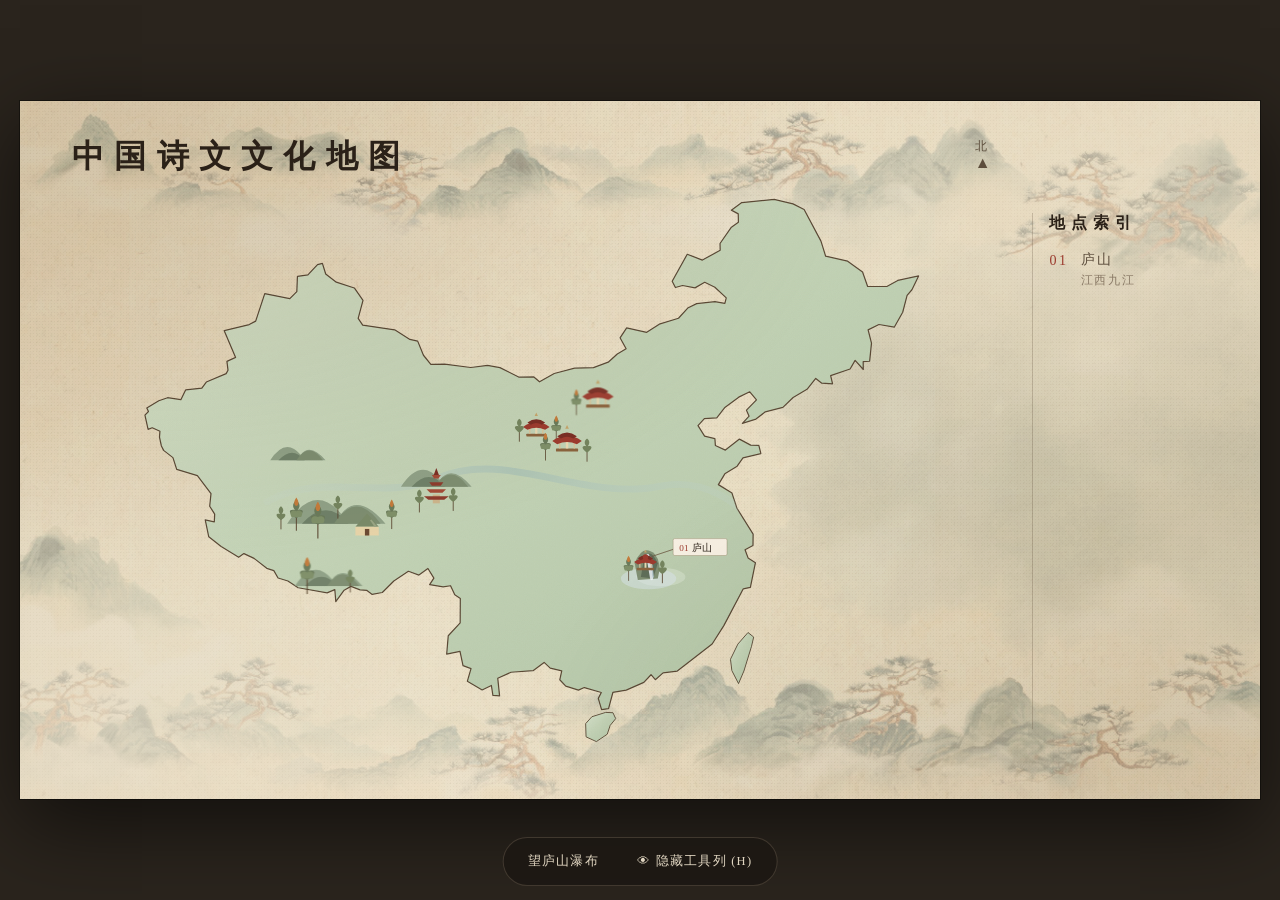
==== map.html @ f8a48ffe "feat: 增加诗文文化地图，并与望庐山瀑布诗页互跳 用示意轮廓标注庐山，诗页可返回地图；顺带收掉 README 里的原视频解析。  Co-authored-by: Cursor <cursorage" ====
<!DOCTYPE html>
<html lang="zh-CN">
<head>
<meta charset="UTF-8">
<meta name="viewport" content="width=device-width, initial-scale=1.0">
<link rel="icon" type="image/png" href="favicon.png">
<title>中国诗文文化地图</title>
<style>
:root {
  --ink:        #2b2118;
  --ink-light:  #5c4d3c;
  --ink-faint:  #8a7a66;
  --paper:      #ece2cd;
  --seal:       #9c3b2e;
  --gold:       #b08d4f;
  --line:       rgba(80, 62, 44, 0.22);
}
* { margin: 0; padding: 0; box-sizing: border-box; }
html, body {
  width: 100%;
  background: #2a241d;
  font-family: 'SimSun', '宋体', 'Songti SC', 'STSong', 'Noto Serif CJK SC', 'Noto Serif SC', serif;
  -webkit-font-smoothing: antialiased;
}
body {
  min-height: 100vh;
  display: flex; align-items: center; justify-content: center;
  padding: 20px;
  overflow-x: hidden;
}
.stage {
  position: relative;
  width: min(1600px, 100%, (100vh - 40px) * 16 / 9);
  aspect-ratio: 16 / 9;
  background: var(--paper);
  overflow: hidden;
  box-shadow: 0 24px 80px rgba(0,0,0,.6), 0 0 0 1px rgba(0,0,0,.4);
  background-image:
    radial-gradient(rgba(140,120,90,.09) 1px, transparent 1px),
    radial-gradient(rgba(160,140,110,.07) 1px, transparent 1px),
    linear-gradient(105deg, rgba(214,199,172,.5), rgba(236,226,205,.2) 40%, rgba(216,200,172,.45));
  background-size: 3px 3px, 7px 7px, 100% 100%;
}
.stage::before {
  content: ''; position: absolute; inset: 0; pointer-events: none; z-index: 6;
  background:
    radial-gradient(ellipse at 12% 8%,  rgba(150,120,80,.16), transparent 45%),
    radial-gradient(ellipse at 92% 96%, rgba(120,100,70,.14), transparent 40%);
  mix-blend-mode: multiply;
}
.art {
  position: absolute; inset: 0; z-index: 1;
  background-image: url('assets/map.jpeg');
  background-size: cover;
  background-position: center;
  opacity: 0;
  mix-blend-mode: multiply;
  pointer-events: none;
}
.mist {
  position: absolute; inset: 0; z-index: 2; pointer-events: none;
  background:
    radial-gradient(ellipse at 8% 90%, rgba(236,226,205,.55), transparent 34%),
    radial-gradient(ellipse at 92% 10%, rgba(236,226,205,.4), transparent 30%);
}

.header {
  position: absolute; top: 4.8%; left: 4.2%; z-index: 8;
}
.header h1 {
  font-size: clamp(22px, 2.5vw, 32px);
  font-weight: 700;
  letter-spacing: .32em;
  color: var(--ink);
}
.compass {
  position: absolute; top: 5.2%; right: 21%; z-index: 8;
  width: 34px; text-align: center; color: var(--ink-light);
}
.compass .n { font-size: 12px; letter-spacing: .2em; }
.compass .arrow { font-size: 16px; line-height: 1; }

.map-canvas {
  position: absolute;
  left: 2%; top: 10%;
  width: 78%; height: 86%;
  z-index: 5;
}
.map-canvas svg { width: 100%; height: 100%; display: block; overflow: visible; }

.spot {
  position: absolute;
  width: 0; height: 0;
  z-index: 9;
  text-decoration: none;
  color: inherit;
}
.spot .pin {
  position: absolute; left: 0; top: 0;
  width: 9px; height: 9px;
  transform: translate(-50%, -50%);
  border-radius: 50%;
  background: var(--seal);
  box-shadow: 0 0 0 4px rgba(156,59,46,.14);
}
.spot .tag {
  position: absolute;
  left: 0; top: 0;
  transform: translate(-8px, -18px);
  display: flex; align-items: center; gap: 7px;
  padding: 5px 12px 5px 10px;
  white-space: nowrap;
  background: #f6efe2;
  border: 1px solid rgba(120,96,64,.38);
  border-radius: 3px;
  color: var(--ink);
  font-size: clamp(13px, 1.15vw, 16px);
  letter-spacing: .14em;
  box-shadow: 0 2px 10px rgba(80,62,44,.1);
}
.spot .tag b { color: var(--seal); font-weight: 700; letter-spacing: 0; font-size: .9em; }
.spot:hover .tag { border-color: var(--seal); color: var(--seal); }

.index {
  position: absolute; top: 16%; right: 3.4%; bottom: 10%;
  width: 15%; z-index: 8;
  border-left: 1px solid var(--line);
  padding-left: 1.3vw;
}
.index h2 {
  font-size: clamp(14px, 1.25vw, 17px);
  font-weight: 700;
  letter-spacing: .36em;
  color: var(--ink);
  margin-bottom: 16px;
}
.index a {
  display: flex; align-items: flex-start; gap: 10px;
  font-size: clamp(13px, 1.1vw, 15px);
  color: var(--ink-light);
  letter-spacing: .18em;
  text-decoration: none;
}
.index a em { font-style: normal; color: var(--seal); min-width: 1.5em; padding-top: 2px; }
.index .place { display: flex; flex-direction: column; gap: 4px; }
.index .place small {
  font-size: .82em;
  letter-spacing: .16em;
  color: var(--ink-faint);
}
.index a:hover, .index a:hover small { color: var(--seal); }

.toolbar {
  position: fixed; bottom: 14px; left: 50%; transform: translateX(-50%);
  z-index: 100;
  display: flex; gap: 8px;
  background: rgba(28,24,19,.86);
  border: 1px solid rgba(190,170,140,.22);
  border-radius: 999px;
  padding: 7px 9px;
}
.toolbar.hide { opacity: 0; pointer-events: none; }
.toolbar a, .toolbar button {
  font-family: inherit;
  font-size: 12.5px; letter-spacing: .1em;
  color: #e0d5c0;
  background: transparent;
  border: none; border-radius: 999px;
  padding: 8px 15px;
  cursor: pointer;
  text-decoration: none;
  white-space: nowrap;
}
.toolbar a:hover, .toolbar button:hover { background: rgba(190,160,110,.20); color: #fff; }

@media (max-width: 900px) {
  html, body { padding: 0; align-items: flex-start; }
  body { min-height: 100dvh; }
  .stage {
    width: 100%;
    aspect-ratio: auto;
    min-height: 100dvh;
    overflow: visible;
    box-shadow: none;
  }
  .header {
    position: relative; top: auto; left: auto;
    padding: calc(18px + env(safe-area-inset-top, 0px)) 20px 6px;
  }
  .header h1 {
    font-size: clamp(20px, 5.5vw, 26px);
    letter-spacing: .16em;
    line-height: 1.45;
  }
  .compass { display: none; }
  .map-canvas {
    position: relative; left: auto; top: auto;
    width: calc(100% - 12px);
    height: auto;
    aspect-ratio: 1100 / 780;
    margin: 4px auto 0;
  }
  .index {
    position: relative; top: auto; right: auto; bottom: auto;
    width: auto;
    margin: 10px 16px calc(88px + env(safe-area-inset-bottom, 0px));
    padding: 14px 16px 12px;
    border-left: 0;
    border: 1px solid var(--line);
    background: rgba(244,239,228,.55);
  }
  .index h2 { font-size: 15px; letter-spacing: .28em; margin-bottom: 10px; }
  .index a { font-size: 16px; padding: 6px 0; min-height: 44px; align-items: center; }

  .toolbar {
    left: auto;
    right: 14px;
    bottom: calc(14px + env(safe-area-inset-bottom, 0px));
    transform: none;
    padding: 0;
    width: 46px; height: 46px;
    border-radius: 50%;
    overflow: hidden;
    justify-content: center;
    align-items: center;
    gap: 0;
  }
  .toolbar.open {
    width: auto; height: auto;
    border-radius: 999px;
    padding: 7px 10px;
    gap: 4px;
    max-width: calc(100vw - 24px);
    flex-wrap: wrap;
    justify-content: flex-end;
  }
  .toolbar a, .toolbar button { font-size: 12px; padding: 8px 12px; }
  .toolbar:not(.open) button,
  .toolbar:not(.open) a { display: none; }
  .toolbar:not(.open) button#btnHide {
    display: block; padding: 0; width: 46px; height: 46px;
    border-radius: 50%; font-size: 0; line-height: 1;
  }
  .toolbar:not(.open) button#btnHide::after { content: '⚙'; font-size: 19px; }
  .toolbar.open button#btnHide { font-size: 12px; }
  .toolbar.open #btnHide { order: 99; }
}

@media (max-width: 480px) {
  .header h1 { letter-spacing: .1em; }
  .map-canvas { width: 100%; }
}
</style>
</head>
<body>
<div class="stage" id="stage">
  <div class="art"></div>
  <div class="mist"></div>

  <header class="header">
    <h1>中国诗文文化地图</h1>
  </header>
  <div class="compass" aria-hidden="true"><div class="n">北</div><div class="arrow">▲</div></div>

  <div class="map-canvas" id="mapCanvas">
    <svg viewBox="0 0 1100 780" role="img" aria-label="中国诗文地理示意">
      <defs>
        <linearGradient id="landFill" x1="0" y1="0" x2="1" y2="1">
          <stop offset="0%" stop-color="#d8e4ce"/>
          <stop offset="42%" stop-color="#c5d4b8"/>
          <stop offset="100%" stop-color="#b3c6a8"/>
        </linearGradient>
        <linearGradient id="river" x1="0" y1="0" x2="1" y2="0">
          <stop offset="0%" stop-color="#c5d6cf" stop-opacity=".15"/>
          <stop offset="50%" stop-color="#9eb9b4" stop-opacity=".55"/>
          <stop offset="100%" stop-color="#c5d6cf" stop-opacity=".15"/>
        </linearGradient>
        <filter id="mottle" x="-2%" y="-2%" width="104%" height="104%">
          <feTurbulence type="fractalNoise" baseFrequency=".85" numOctaves="2" result="n"/>
          <feColorMatrix in="n" type="matrix"
            values="0 0 0 0 .72  0 0 0 0 .76  0 0 0 0 .64  0 0 0 .16 0" result="g"/>
          <feBlend in="SourceGraphic" in2="g" mode="multiply"/>
        </filter>
        <filter id="softInk">
          <feGaussianBlur stdDeviation=".35"/>
        </filter>
        <clipPath id="landClip">
          <path d="M 936.3 110.8 L 964.9 117.2 L 984.3 131.4 L 990.9 150.2 L 1015.8 150.2 L 1030.0 142.3 L 1057.2 136.4 L 1048.5 154.4 L 1042.2 161.8 L 1036.5 183.7 L 1025.5 203.1 L 1005.6 199.6 L 991.5 206.6 L 995.9 223.8 L 993.5 247.4 L 985.1 247.9 L 985.2 258.1 L 974.6 246.3 L 968.1 257.5 L 942.8 266.1 L 945.3 276.7 L 931.2 275.9 L 923.4 269.7 L 912.1 283.9 L 894.0 294.6 L 880.7 307.4 L 857.8 313.2 L 845.7 322.6 L 828.0 328.1 L 836.7 318.8 L 833.3 311.0 L 846.3 297.6 L 837.6 287.1 L 823.3 294.1 L 804.8 308.0 L 794.7 321.0 L 778.6 321.9 L 770.3 331.2 L 778.9 344.8 L 792.3 348.1 L 792.9 357.0 L 805.9 362.9 L 824.2 348.6 L 838.8 356.4 L 849.4 356.9 L 852.1 367.4 L 828.8 373.0 L 821.2 383.8 L 805.2 393.8 L 796.8 407.8 L 814.5 418.8 L 820.9 438.5 L 842.0 472.2 L 841.8 487.0 L 831.5 492.5 L 835.4 503.1 L 845.0 509.3 L 838.4 541.5 L 829.2 543.3 L 803.9 591.2 L 788.7 615.1 L 743.4 650.3 L 724.9 652.6 L 714.8 661.5 L 709.2 655.0 L 699.9 665.0 L 677.0 675.0 L 659.6 678.1 L 654.0 699.2 L 644.9 700.4 L 640.6 685.8 L 644.5 678.1 L 622.5 671.7 L 614.8 675.0 L 598.3 669.8 L 590.5 661.6 L 593.1 650.1 L 578.1 646.5 L 570.2 639.0 L 556.2 649.6 L 527.2 651.8 L 509.9 659.6 L 512.3 682.5 L 503.6 682.0 L 501.6 669.0 L 489.6 674.8 L 470.3 663.6 L 475.1 647.0 L 464.7 643.1 L 460.8 624.7 L 443.5 628.1 L 445.5 604.3 L 461.0 587.6 L 461.2 555.8 L 454.0 551.1 L 448.5 539.3 L 438.9 540.8 L 421.3 537.8 L 426.8 529.4 L 419.1 516.9 L 407.4 525.4 L 393.7 520.5 L 374.8 533.2 L 359.8 548.1 L 346.6 550.6 L 339.4 545.2 L 330.8 544.7 L 319.0 540.1 L 310.2 545.1 L 299.3 560.0 L 298.0 544.3 L 288.0 548.5 L 250.3 541.9 L 237.0 533.1 L 224.2 529.2 L 218.7 519.6 L 209.5 516.7 L 193.0 503.7 L 179.8 497.5 L 173.0 502.3 L 150.2 488.3 L 134.1 475.7 L 129.5 453.6 L 141.3 456.3 L 141.8 446.1 L 135.3 435.9 L 137.0 419.6 L 119.3 396.1 L 92.4 388.0 L 87.5 372.7 L 75.4 363.3 L 72.5 357.6 L 70.0 346.2 L 70.6 338.4 L 60.6 333.9 L 55.2 335.9 L 51.1 317.4 L 55.7 312.8 L 53.5 308.1 L 69.1 298.7 L 80.5 294.8 L 97.8 297.4 L 104.0 284.7 L 125.1 282.3 L 130.9 274.4 L 156.7 263.5 L 159.1 259.0 L 157.7 247.6 L 169.0 242.4 L 154.2 207.6 L 186.7 199.7 L 195.1 195.2 L 206.9 159.4 L 239.5 166.0 L 248.6 156.9 L 249.4 136.9 L 263.0 135.0 L 275.5 121.7 L 281.9 120.1 L 286.2 134.0 L 300.0 144.6 L 323.4 152.1 L 334.7 168.2 L 328.4 191.6 L 334.3 200.3 L 375.9 206.5 L 395.7 219.0 L 405.8 221.2 L 413.3 239.6 L 422.9 251.5 L 441.0 251.0 L 474.8 255.5 L 496.6 252.7 L 512.8 255.7 L 537.1 267.9 L 556.9 267.8 L 564.2 274.1 L 583.3 263.3 L 609.8 256.4 L 634.3 255.6 L 653.5 248.6 L 665.3 237.9 L 676.8 231.1 L 668.9 216.9 L 677.5 204.0 L 703.6 209.8 L 719.9 199.2 L 744.9 191.5 L 756.9 178.2 L 768.5 172.5 L 792.3 169.9 L 805.2 172.1 L 807.0 165.0 L 792.2 151.1 L 779.0 144.7 L 766.4 152.0 L 750.2 148.9 L 740.9 151.5 L 736.7 143.3 L 756.3 108.2 L 776.0 115.8 L 799.1 103.1 L 798.9 94.3 L 813.7 73.1 L 822.8 66.7 L 822.6 55.7 L 813.6 50.9 L 827.2 41.0 L 869.3 36.8 L 893.9 42.8 L 908.3 50.1 L 930.2 91.2 Z"/>
        </clipPath>
        <g id="pine">
          <path d="M0 22 L0 -2" stroke="#5a4630" stroke-width="1.4" fill="none"/>
          <path d="M0 4 C-11 -2 -13 -10 -2 -8 C-9 -16 0 -22 0 -22 C0 -22 9 -16 2 -8 C13 -10 11 -2 0 4Z" fill="#6a7a5a"/>
          <path d="M-7 2 C-12 -6 -4 -9 0 -6 C4 -9 12 -6 7 2Z" fill="#7e8f68"/>
          <path d="M-1 -14 C-6 -18 0 -26 0 -26 C0 -26 6 -18 1 -14Z" fill="#c47a3a"/>
        </g>
        <g id="pineSmall">
          <path d="M0 14 L0 0" stroke="#5a4630" stroke-width="1.1" fill="none"/>
          <path d="M0 2 C-7 -2 -8 -8 -1 -6 C-6 -12 0 -16 0 -16 C0 -16 6 -12 1 -6 C8 -8 7 -2 0 2Z" fill="#74845e"/>
        </g>
        <g id="pagoda">
          <rect x="-4" y="18" width="8" height="10" fill="#cbb48a"/>
          <path d="M-14 20 L14 20 L9 24 L-9 24Z" fill="#8d3b2c"/>
          <path d="M-11 12 L11 12 L7 16 L-7 16Z" fill="#a34a36"/>
          <path d="M-8 4 L8 4 L5 8 L-5 8Z" fill="#8d3b2c"/>
          <path d="M-5 -4 L5 -4 L2.5 0 L-2.5 0Z" fill="#a34a36"/>
          <path d="M0 -12 L3 -4 L-3 -4Z" fill="#7a2f24"/>
        </g>
        <g id="pavilion">
          <rect x="-18" y="16" width="36" height="5" rx="1" fill="#8a623c"/>
          <rect x="-13" y="2" width="2.4" height="14" fill="#d7c39a"/>
          <rect x="10.6" y="2" width="2.4" height="14" fill="#d7c39a"/>
          <rect x="-2" y="2" width="4" height="14" fill="#e8d7b0"/>
          <path d="M-24 4 Q0 -14 24 4 L16 9 Q0 2 -16 9Z" fill="#9c3b2e"/>
          <path d="M-16 -4 Q0 -16 16 -4 L10 0 Q0 -6 -10 0Z" fill="#7a2e24"/>
          <path d="M-3 -16 L0 -22 L3 -16Z" fill="#c4a36a"/>
        </g>
        <g id="cottage">
          <path d="M-16 8 L0 -10 L16 8 Z" fill="#7a8a68"/>
          <path d="M-16 8 L16 8 L16 20 L-16 20Z" fill="#e6d3a8"/>
          <rect x="-3" y="11" width="6" height="9" fill="#6b4a32"/>
          <path d="M6 -2 L14 8 L10 8 L4 -1Z" fill="#9aa484"/>
        </g>
        <g id="hills">
          <path d="M-40 18 Q-18 -16 4 10 Q18 -8 40 18 Z" fill="#8fa086"/>
          <path d="M-28 18 Q-8 -4 10 18 Z" fill="#6f8068"/>
          <path d="M-2 18 Q16 -10 36 18 Z" fill="#7d8d70"/>
        </g>
      </defs>

      <!-- 陆块 -->
      <g filter="url(#mottle)">
        <path class="land" fill="url(#landFill)" stroke="#5c4a36" stroke-width="1.6" stroke-linejoin="round"
          d="M 936.3 110.8 L 964.9 117.2 L 984.3 131.4 L 990.9 150.2 L 1015.8 150.2 L 1030.0 142.3 L 1057.2 136.4 L 1048.5 154.4 L 1042.2 161.8 L 1036.5 183.7 L 1025.5 203.1 L 1005.6 199.6 L 991.5 206.6 L 995.9 223.8 L 993.5 247.4 L 985.1 247.9 L 985.2 258.1 L 974.6 246.3 L 968.1 257.5 L 942.8 266.1 L 945.3 276.7 L 931.2 275.9 L 923.4 269.7 L 912.1 283.9 L 894.0 294.6 L 880.7 307.4 L 857.8 313.2 L 845.7 322.6 L 828.0 328.1 L 836.7 318.8 L 833.3 311.0 L 846.3 297.6 L 837.6 287.1 L 823.3 294.1 L 804.8 308.0 L 794.7 321.0 L 778.6 321.9 L 770.3 331.2 L 778.9 344.8 L 792.3 348.1 L 792.9 357.0 L 805.9 362.9 L 824.2 348.6 L 838.8 356.4 L 849.4 356.9 L 852.1 367.4 L 828.8 373.0 L 821.2 383.8 L 805.2 393.8 L 796.8 407.8 L 814.5 418.8 L 820.9 438.5 L 842.0 472.2 L 841.8 487.0 L 831.5 492.5 L 835.4 503.1 L 845.0 509.3 L 838.4 541.5 L 829.2 543.3 L 803.9 591.2 L 788.7 615.1 L 743.4 650.3 L 724.9 652.6 L 714.8 661.5 L 709.2 655.0 L 699.9 665.0 L 677.0 675.0 L 659.6 678.1 L 654.0 699.2 L 644.9 700.4 L 640.6 685.8 L 644.5 678.1 L 622.5 671.7 L 614.8 675.0 L 598.3 669.8 L 590.5 661.6 L 593.1 650.1 L 578.1 646.5 L 570.2 639.0 L 556.2 649.6 L 527.2 651.8 L 509.9 659.6 L 512.3 682.5 L 503.6 682.0 L 501.6 669.0 L 489.6 674.8 L 470.3 663.6 L 475.1 647.0 L 464.7 643.1 L 460.8 624.7 L 443.5 628.1 L 445.5 604.3 L 461.0 587.6 L 461.2 555.8 L 454.0 551.1 L 448.5 539.3 L 438.9 540.8 L 421.3 537.8 L 426.8 529.4 L 419.1 516.9 L 407.4 525.4 L 393.7 520.5 L 374.8 533.2 L 359.8 548.1 L 346.6 550.6 L 339.4 545.2 L 330.8 544.7 L 319.0 540.1 L 310.2 545.1 L 299.3 560.0 L 298.0 544.3 L 288.0 548.5 L 250.3 541.9 L 237.0 533.1 L 224.2 529.2 L 218.7 519.6 L 209.5 516.7 L 193.0 503.7 L 179.8 497.5 L 173.0 502.3 L 150.2 488.3 L 134.1 475.7 L 129.5 453.6 L 141.3 456.3 L 141.8 446.1 L 135.3 435.9 L 137.0 419.6 L 119.3 396.1 L 92.4 388.0 L 87.5 372.7 L 75.4 363.3 L 72.5 357.6 L 70.0 346.2 L 70.6 338.4 L 60.6 333.9 L 55.2 335.9 L 51.1 317.4 L 55.7 312.8 L 53.5 308.1 L 69.1 298.7 L 80.5 294.8 L 97.8 297.4 L 104.0 284.7 L 125.1 282.3 L 130.9 274.4 L 156.7 263.5 L 159.1 259.0 L 157.7 247.6 L 169.0 242.4 L 154.2 207.6 L 186.7 199.7 L 195.1 195.2 L 206.9 159.4 L 239.5 166.0 L 248.6 156.9 L 249.4 136.9 L 263.0 135.0 L 275.5 121.7 L 281.9 120.1 L 286.2 134.0 L 300.0 144.6 L 323.4 152.1 L 334.7 168.2 L 328.4 191.6 L 334.3 200.3 L 375.9 206.5 L 395.7 219.0 L 405.8 221.2 L 413.3 239.6 L 422.9 251.5 L 441.0 251.0 L 474.8 255.5 L 496.6 252.7 L 512.8 255.7 L 537.1 267.9 L 556.9 267.8 L 564.2 274.1 L 583.3 263.3 L 609.8 256.4 L 634.3 255.6 L 653.5 248.6 L 665.3 237.9 L 676.8 231.1 L 668.9 216.9 L 677.5 204.0 L 703.6 209.8 L 719.9 199.2 L 744.9 191.5 L 756.9 178.2 L 768.5 172.5 L 792.3 169.9 L 805.2 172.1 L 807.0 165.0 L 792.2 151.1 L 779.0 144.7 L 766.4 152.0 L 750.2 148.9 L 740.9 151.5 L 736.7 143.3 L 756.3 108.2 L 776.0 115.8 L 799.1 103.1 L 798.9 94.3 L 813.7 73.1 L 822.8 66.7 L 822.6 55.7 L 813.6 50.9 L 827.2 41.0 L 869.3 36.8 L 893.9 42.8 L 908.3 50.1 L 930.2 91.2 Z"/>
        <path fill="url(#landFill)" stroke="#5c4a36" stroke-width="1.2" stroke-linejoin="round"
          d="M 652.3 732.4 L 638.1 742.0 L 624.7 735.8 L 624.2 718.6 L 632.3 709.6 L 650.2 704.0 L 659.7 704.4 L 663.3 712.1 L 656.1 720.9 Z"/>
        <path fill="url(#landFill)" stroke="#5c4a36" stroke-width="1.2" stroke-linejoin="round"
          d="M 839.9 618.1 L 830.0 650.2 L 823.0 666.6 L 814.3 649.7 L 812.5 634.9 L 822.1 615.2 L 835.3 600.1 L 842.7 606.0 Z"/>
      </g>

      <!-- 陆内山水（无标注，只为画意） -->
      <g clip-path="url(#landClip)">
        <path d="M210 430 C280 390, 360 430, 430 400 C520 360, 620 430, 720 410 C780 398, 820 430, 860 470"
          fill="none" stroke="url(#river)" stroke-width="9" stroke-linecap="round"/>
        <use href="#hills" transform="translate(300 430) scale(1.6)"/>
        <use href="#hills" transform="translate(430 390) scale(1.15)"/>
        <use href="#hills" transform="translate(250 360) scale(.9)"/>
        <use href="#pine" transform="translate(248 448) scale(.9)"/>
        <use href="#pine" transform="translate(276 456)"/>
        <use href="#pineSmall" transform="translate(228 452)"/>
        <use href="#pineSmall" transform="translate(302 438)"/>
        <use href="#cottage" transform="translate(340 455) scale(.95)"/>
        <use href="#pine" transform="translate(372 448) scale(.8)"/>
        <use href="#pagoda" transform="translate(430 400) scale(1.15)"/>
        <use href="#pineSmall" transform="translate(452 428)"/>
        <use href="#pineSmall" transform="translate(408 430)"/>
        <use href="#pavilion" transform="translate(560 330) scale(.72)"/>
        <use href="#pineSmall" transform="translate(538 338)"/>
        <use href="#pine" transform="translate(586 336) scale(.7)"/>
        <use href="#pavilion" transform="translate(600 348) scale(.8)"/>
        <use href="#pine" transform="translate(572 360) scale(.75)"/>
        <use href="#pineSmall" transform="translate(626 364)"/>
        <ellipse cx="722" cy="528" rx="32" ry="12" fill="#dfe8d6" opacity=".4"/>
      </g>

      <!-- 陆缘点景：只保留不与陆内重复的一组 -->
      <g opacity=".96">
        <use href="#pavilion" transform="translate(640 290) scale(.85)"/>
        <use href="#pine" transform="translate(612 302) scale(.7)"/>
        <use href="#hills" transform="translate(290 520) scale(1.1)"/>
        <use href="#pine" transform="translate(262 528)"/>
        <use href="#pineSmall" transform="translate(318 534)"/>
      </g>

      <!-- 庐山：长江南岸、江西北部（贴着江流，不靠东南沿海） -->
      <a href="index.html">
        <g transform="translate(702 502)" font-family="'SimSun','宋体','Songti SC',serif">
          <rect x="-48" y="-56" width="168" height="110" fill="transparent"/>
          <ellipse cx="4" cy="28" rx="36" ry="14" fill="#d9e4ef" opacity=".45"/>
          <path d="M-14 8 Q-4 -18 12 -4 Q22 8 16 28 L-10 30 Z" fill="#7f8f72"/>
          <path d="M-2 2 Q6 -14 16 8 L10 28 L-6 26 Z" fill="#5e6d58"/>
          <path d="M3 -2 L8 28" stroke="#eef4f8" stroke-width="4" stroke-linecap="round" opacity=".85"/>
          <path d="M7 0 L10 26" stroke="#c5d8e2" stroke-width="1.8" stroke-linecap="round" opacity=".8"/>
          <use href="#pavilion" transform="translate(0 4) scale(.62)"/>
          <use href="#pine" transform="translate(-22 16) scale(.68)"/>
          <use href="#pineSmall" transform="translate(22 20)"/>
          <circle cx="0" cy="0" r="3.6" fill="#9c3b2e"/>
          <line x1="6" y1="0" x2="36" y2="-10" stroke="#6a5640" stroke-width="1.05"/>
          <rect x="36" y="-24" width="70" height="22" rx="2" fill="#f6efe2" stroke="rgba(120,96,64,.38)"/>
          <text x="44" y="-8" font-size="12" fill="#9c3b2e">01</text>
          <text x="60" y="-8" font-size="13" fill="#2b2118">庐山</text>
        </g>
      </a>
    </svg>
  </div>

  <aside class="index">
    <h2>地点索引</h2>
    <a href="index.html">
      <em>01</em>
      <span class="place">庐山<small>江西九江</small></span>
    </a>
  </aside>
</div>

<div class="toolbar" id="toolbar">
  <a href="index.html">望庐山瀑布</a>
  <button id="btnHide" type="button">👁 隐藏工具列 (H)</button>
</div>

<script>
const toolbar = document.getElementById('toolbar');
const isMobile = () => window.matchMedia('(max-width: 900px)').matches;

document.getElementById('btnHide').addEventListener('click', () => {
  if (isMobile()) toolbar.classList.toggle('open');
  else toolbar.classList.add('hide');
});
document.addEventListener('keydown', e => {
  const k = e.key.toLowerCase();
  if (k === 'h') toolbar.classList.toggle('hide');
  if (k === 'escape') toolbar.classList.remove('open');
});
document.addEventListener('pointerdown', e => {
  if (!isMobile() || !toolbar.classList.contains('open')) return;
  if (!toolbar.contains(e.target)) toolbar.classList.remove('open');
});
window.addEventListener('resize', () => {
  toolbar.classList.toggle('hide', false);
  toolbar.classList.toggle('open', false);
});

const art = document.querySelector('.art');
const probe = new Image();
probe.onload = () => { art.style.opacity = '.42'; };
probe.src = 'assets/map.jpeg';
</script>
</body>
</html>
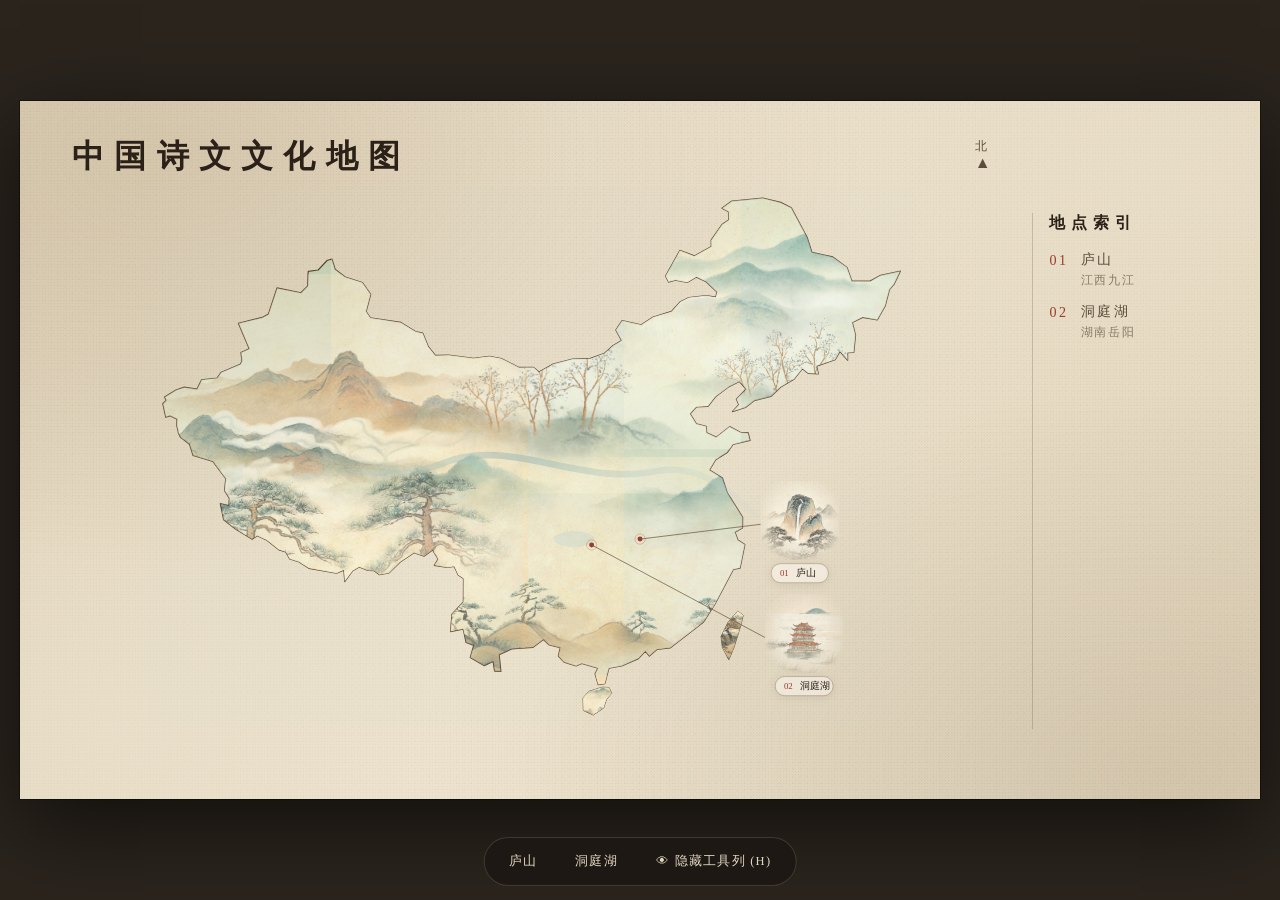
==== commit 2b53ec13: "feat: 目录驱动诗页与地图，补洞庭点位和水墨陆块 把诗从单页拆成 catalog + 模板，地图用出图山水铺满陆块，并加上洞庭湖引线标注。  Co-authored-by: Cursor <cur" ====
--- a/map.html
+++ b/map.html
@@ -5,252 +5,7 @@
 <meta name="viewport" content="width=device-width, initial-scale=1.0">
 <link rel="icon" type="image/png" href="favicon.png">
 <title>中国诗文文化地图</title>
-<style>
-:root {
-  --ink:        #2b2118;
-  --ink-light:  #5c4d3c;
-  --ink-faint:  #8a7a66;
-  --paper:      #ece2cd;
-  --seal:       #9c3b2e;
-  --gold:       #b08d4f;
-  --line:       rgba(80, 62, 44, 0.22);
-}
-* { margin: 0; padding: 0; box-sizing: border-box; }
-html, body {
-  width: 100%;
-  background: #2a241d;
-  font-family: 'SimSun', '宋体', 'Songti SC', 'STSong', 'Noto Serif CJK SC', 'Noto Serif SC', serif;
-  -webkit-font-smoothing: antialiased;
-}
-body {
-  min-height: 100vh;
-  display: flex; align-items: center; justify-content: center;
-  padding: 20px;
-  overflow-x: hidden;
-}
-.stage {
-  position: relative;
-  width: min(1600px, 100%, (100vh - 40px) * 16 / 9);
-  aspect-ratio: 16 / 9;
-  background: var(--paper);
-  overflow: hidden;
-  box-shadow: 0 24px 80px rgba(0,0,0,.6), 0 0 0 1px rgba(0,0,0,.4);
-  background-image:
-    radial-gradient(rgba(140,120,90,.09) 1px, transparent 1px),
-    radial-gradient(rgba(160,140,110,.07) 1px, transparent 1px),
-    linear-gradient(105deg, rgba(214,199,172,.5), rgba(236,226,205,.2) 40%, rgba(216,200,172,.45));
-  background-size: 3px 3px, 7px 7px, 100% 100%;
-}
-.stage::before {
-  content: ''; position: absolute; inset: 0; pointer-events: none; z-index: 6;
-  background:
-    radial-gradient(ellipse at 12% 8%,  rgba(150,120,80,.16), transparent 45%),
-    radial-gradient(ellipse at 92% 96%, rgba(120,100,70,.14), transparent 40%);
-  mix-blend-mode: multiply;
-}
-.art {
-  position: absolute; inset: 0; z-index: 1;
-  background-image: url('assets/map.jpeg');
-  background-size: cover;
-  background-position: center;
-  opacity: 0;
-  mix-blend-mode: multiply;
-  pointer-events: none;
-}
-.mist {
-  position: absolute; inset: 0; z-index: 2; pointer-events: none;
-  background:
-    radial-gradient(ellipse at 8% 90%, rgba(236,226,205,.55), transparent 34%),
-    radial-gradient(ellipse at 92% 10%, rgba(236,226,205,.4), transparent 30%);
-}
-
-.header {
-  position: absolute; top: 4.8%; left: 4.2%; z-index: 8;
-}
-.header h1 {
-  font-size: clamp(22px, 2.5vw, 32px);
-  font-weight: 700;
-  letter-spacing: .32em;
-  color: var(--ink);
-}
-.compass {
-  position: absolute; top: 5.2%; right: 21%; z-index: 8;
-  width: 34px; text-align: center; color: var(--ink-light);
-}
-.compass .n { font-size: 12px; letter-spacing: .2em; }
-.compass .arrow { font-size: 16px; line-height: 1; }
-
-.map-canvas {
-  position: absolute;
-  left: 2%; top: 10%;
-  width: 78%; height: 86%;
-  z-index: 5;
-}
-.map-canvas svg { width: 100%; height: 100%; display: block; overflow: visible; }
-
-.spot {
-  position: absolute;
-  width: 0; height: 0;
-  z-index: 9;
-  text-decoration: none;
-  color: inherit;
-}
-.spot .pin {
-  position: absolute; left: 0; top: 0;
-  width: 9px; height: 9px;
-  transform: translate(-50%, -50%);
-  border-radius: 50%;
-  background: var(--seal);
-  box-shadow: 0 0 0 4px rgba(156,59,46,.14);
-}
-.spot .tag {
-  position: absolute;
-  left: 0; top: 0;
-  transform: translate(-8px, -18px);
-  display: flex; align-items: center; gap: 7px;
-  padding: 5px 12px 5px 10px;
-  white-space: nowrap;
-  background: #f6efe2;
-  border: 1px solid rgba(120,96,64,.38);
-  border-radius: 3px;
-  color: var(--ink);
-  font-size: clamp(13px, 1.15vw, 16px);
-  letter-spacing: .14em;
-  box-shadow: 0 2px 10px rgba(80,62,44,.1);
-}
-.spot .tag b { color: var(--seal); font-weight: 700; letter-spacing: 0; font-size: .9em; }
-.spot:hover .tag { border-color: var(--seal); color: var(--seal); }
-
-.index {
-  position: absolute; top: 16%; right: 3.4%; bottom: 10%;
-  width: 15%; z-index: 8;
-  border-left: 1px solid var(--line);
-  padding-left: 1.3vw;
-}
-.index h2 {
-  font-size: clamp(14px, 1.25vw, 17px);
-  font-weight: 700;
-  letter-spacing: .36em;
-  color: var(--ink);
-  margin-bottom: 16px;
-}
-.index a {
-  display: flex; align-items: flex-start; gap: 10px;
-  font-size: clamp(13px, 1.1vw, 15px);
-  color: var(--ink-light);
-  letter-spacing: .18em;
-  text-decoration: none;
-}
-.index a em { font-style: normal; color: var(--seal); min-width: 1.5em; padding-top: 2px; }
-.index .place { display: flex; flex-direction: column; gap: 4px; }
-.index .place small {
-  font-size: .82em;
-  letter-spacing: .16em;
-  color: var(--ink-faint);
-}
-.index a:hover, .index a:hover small { color: var(--seal); }
-
-.toolbar {
-  position: fixed; bottom: 14px; left: 50%; transform: translateX(-50%);
-  z-index: 100;
-  display: flex; gap: 8px;
-  background: rgba(28,24,19,.86);
-  border: 1px solid rgba(190,170,140,.22);
-  border-radius: 999px;
-  padding: 7px 9px;
-}
-.toolbar.hide { opacity: 0; pointer-events: none; }
-.toolbar a, .toolbar button {
-  font-family: inherit;
-  font-size: 12.5px; letter-spacing: .1em;
-  color: #e0d5c0;
-  background: transparent;
-  border: none; border-radius: 999px;
-  padding: 8px 15px;
-  cursor: pointer;
-  text-decoration: none;
-  white-space: nowrap;
-}
-.toolbar a:hover, .toolbar button:hover { background: rgba(190,160,110,.20); color: #fff; }
-
-@media (max-width: 900px) {
-  html, body { padding: 0; align-items: flex-start; }
-  body { min-height: 100dvh; }
-  .stage {
-    width: 100%;
-    aspect-ratio: auto;
-    min-height: 100dvh;
-    overflow: visible;
-    box-shadow: none;
-  }
-  .header {
-    position: relative; top: auto; left: auto;
-    padding: calc(18px + env(safe-area-inset-top, 0px)) 20px 6px;
-  }
-  .header h1 {
-    font-size: clamp(20px, 5.5vw, 26px);
-    letter-spacing: .16em;
-    line-height: 1.45;
-  }
-  .compass { display: none; }
-  .map-canvas {
-    position: relative; left: auto; top: auto;
-    width: calc(100% - 12px);
-    height: auto;
-    aspect-ratio: 1100 / 780;
-    margin: 4px auto 0;
-  }
-  .index {
-    position: relative; top: auto; right: auto; bottom: auto;
-    width: auto;
-    margin: 10px 16px calc(88px + env(safe-area-inset-bottom, 0px));
-    padding: 14px 16px 12px;
-    border-left: 0;
-    border: 1px solid var(--line);
-    background: rgba(244,239,228,.55);
-  }
-  .index h2 { font-size: 15px; letter-spacing: .28em; margin-bottom: 10px; }
-  .index a { font-size: 16px; padding: 6px 0; min-height: 44px; align-items: center; }
-
-  .toolbar {
-    left: auto;
-    right: 14px;
-    bottom: calc(14px + env(safe-area-inset-bottom, 0px));
-    transform: none;
-    padding: 0;
-    width: 46px; height: 46px;
-    border-radius: 50%;
-    overflow: hidden;
-    justify-content: center;
-    align-items: center;
-    gap: 0;
-  }
-  .toolbar.open {
-    width: auto; height: auto;
-    border-radius: 999px;
-    padding: 7px 10px;
-    gap: 4px;
-    max-width: calc(100vw - 24px);
-    flex-wrap: wrap;
-    justify-content: flex-end;
-  }
-  .toolbar a, .toolbar button { font-size: 12px; padding: 8px 12px; }
-  .toolbar:not(.open) button,
-  .toolbar:not(.open) a { display: none; }
-  .toolbar:not(.open) button#btnHide {
-    display: block; padding: 0; width: 46px; height: 46px;
-    border-radius: 50%; font-size: 0; line-height: 1;
-  }
-  .toolbar:not(.open) button#btnHide::after { content: '⚙'; font-size: 19px; }
-  .toolbar.open button#btnHide { font-size: 12px; }
-  .toolbar.open #btnHide { order: 99; }
-}
-
-@media (max-width: 480px) {
-  .header h1 { letter-spacing: .1em; }
-  .map-canvas { width: 100%; }
-}
-</style>
+<link rel="stylesheet" href="css/map.css">
 </head>
 <body>
 <div class="stage" id="stage">
@@ -263,7 +18,7 @@
   <div class="compass" aria-hidden="true"><div class="n">北</div><div class="arrow">▲</div></div>
 
   <div class="map-canvas" id="mapCanvas">
-    <svg viewBox="0 0 1100 780" role="img" aria-label="中国诗文地理示意">
+    <svg viewBox="0 0 1100 780" xmlns="http://www.w3.org/2000/svg" xmlns:xlink="http://www.w3.org/1999/xlink" role="img" aria-label="中国诗文地理示意">
       <defs>
         <linearGradient id="landFill" x1="0" y1="0" x2="1" y2="1">
           <stop offset="0%" stop-color="#d8e4ce"/>
@@ -281,50 +36,11 @@
             values="0 0 0 0 .72  0 0 0 0 .76  0 0 0 0 .64  0 0 0 .16 0" result="g"/>
           <feBlend in="SourceGraphic" in2="g" mode="multiply"/>
         </filter>
-        <filter id="softInk">
-          <feGaussianBlur stdDeviation=".35"/>
-        </filter>
         <clipPath id="landClip">
           <path d="M 936.3 110.8 L 964.9 117.2 L 984.3 131.4 L 990.9 150.2 L 1015.8 150.2 L 1030.0 142.3 L 1057.2 136.4 L 1048.5 154.4 L 1042.2 161.8 L 1036.5 183.7 L 1025.5 203.1 L 1005.6 199.6 L 991.5 206.6 L 995.9 223.8 L 993.5 247.4 L 985.1 247.9 L 985.2 258.1 L 974.6 246.3 L 968.1 257.5 L 942.8 266.1 L 945.3 276.7 L 931.2 275.9 L 923.4 269.7 L 912.1 283.9 L 894.0 294.6 L 880.7 307.4 L 857.8 313.2 L 845.7 322.6 L 828.0 328.1 L 836.7 318.8 L 833.3 311.0 L 846.3 297.6 L 837.6 287.1 L 823.3 294.1 L 804.8 308.0 L 794.7 321.0 L 778.6 321.9 L 770.3 331.2 L 778.9 344.8 L 792.3 348.1 L 792.9 357.0 L 805.9 362.9 L 824.2 348.6 L 838.8 356.4 L 849.4 356.9 L 852.1 367.4 L 828.8 373.0 L 821.2 383.8 L 805.2 393.8 L 796.8 407.8 L 814.5 418.8 L 820.9 438.5 L 842.0 472.2 L 841.8 487.0 L 831.5 492.5 L 835.4 503.1 L 845.0 509.3 L 838.4 541.5 L 829.2 543.3 L 803.9 591.2 L 788.7 615.1 L 743.4 650.3 L 724.9 652.6 L 714.8 661.5 L 709.2 655.0 L 699.9 665.0 L 677.0 675.0 L 659.6 678.1 L 654.0 699.2 L 644.9 700.4 L 640.6 685.8 L 644.5 678.1 L 622.5 671.7 L 614.8 675.0 L 598.3 669.8 L 590.5 661.6 L 593.1 650.1 L 578.1 646.5 L 570.2 639.0 L 556.2 649.6 L 527.2 651.8 L 509.9 659.6 L 512.3 682.5 L 503.6 682.0 L 501.6 669.0 L 489.6 674.8 L 470.3 663.6 L 475.1 647.0 L 464.7 643.1 L 460.8 624.7 L 443.5 628.1 L 445.5 604.3 L 461.0 587.6 L 461.2 555.8 L 454.0 551.1 L 448.5 539.3 L 438.9 540.8 L 421.3 537.8 L 426.8 529.4 L 419.1 516.9 L 407.4 525.4 L 393.7 520.5 L 374.8 533.2 L 359.8 548.1 L 346.6 550.6 L 339.4 545.2 L 330.8 544.7 L 319.0 540.1 L 310.2 545.1 L 299.3 560.0 L 298.0 544.3 L 288.0 548.5 L 250.3 541.9 L 237.0 533.1 L 224.2 529.2 L 218.7 519.6 L 209.5 516.7 L 193.0 503.7 L 179.8 497.5 L 173.0 502.3 L 150.2 488.3 L 134.1 475.7 L 129.5 453.6 L 141.3 456.3 L 141.8 446.1 L 135.3 435.9 L 137.0 419.6 L 119.3 396.1 L 92.4 388.0 L 87.5 372.7 L 75.4 363.3 L 72.5 357.6 L 70.0 346.2 L 70.6 338.4 L 60.6 333.9 L 55.2 335.9 L 51.1 317.4 L 55.7 312.8 L 53.5 308.1 L 69.1 298.7 L 80.5 294.8 L 97.8 297.4 L 104.0 284.7 L 125.1 282.3 L 130.9 274.4 L 156.7 263.5 L 159.1 259.0 L 157.7 247.6 L 169.0 242.4 L 154.2 207.6 L 186.7 199.7 L 195.1 195.2 L 206.9 159.4 L 239.5 166.0 L 248.6 156.9 L 249.4 136.9 L 263.0 135.0 L 275.5 121.7 L 281.9 120.1 L 286.2 134.0 L 300.0 144.6 L 323.4 152.1 L 334.7 168.2 L 328.4 191.6 L 334.3 200.3 L 375.9 206.5 L 395.7 219.0 L 405.8 221.2 L 413.3 239.6 L 422.9 251.5 L 441.0 251.0 L 474.8 255.5 L 496.6 252.7 L 512.8 255.7 L 537.1 267.9 L 556.9 267.8 L 564.2 274.1 L 583.3 263.3 L 609.8 256.4 L 634.3 255.6 L 653.5 248.6 L 665.3 237.9 L 676.8 231.1 L 668.9 216.9 L 677.5 204.0 L 703.6 209.8 L 719.9 199.2 L 744.9 191.5 L 756.9 178.2 L 768.5 172.5 L 792.3 169.9 L 805.2 172.1 L 807.0 165.0 L 792.2 151.1 L 779.0 144.7 L 766.4 152.0 L 750.2 148.9 L 740.9 151.5 L 736.7 143.3 L 756.3 108.2 L 776.0 115.8 L 799.1 103.1 L 798.9 94.3 L 813.7 73.1 L 822.8 66.7 L 822.6 55.7 L 813.6 50.9 L 827.2 41.0 L 869.3 36.8 L 893.9 42.8 L 908.3 50.1 L 930.2 91.2 Z"/>
+          <path d="M 652.3 732.4 L 638.1 742.0 L 624.7 735.8 L 624.2 718.6 L 632.3 709.6 L 650.2 704.0 L 659.7 704.4 L 663.3 712.1 L 656.1 720.9 Z"/>
+          <path d="M 839.9 618.1 L 830.0 650.2 L 823.0 666.6 L 814.3 649.7 L 812.5 634.9 L 822.1 615.2 L 835.3 600.1 L 842.7 606.0 Z"/>
         </clipPath>
-        <g id="pine">
-          <path d="M0 22 L0 -2" stroke="#5a4630" stroke-width="1.4" fill="none"/>
-          <path d="M0 4 C-11 -2 -13 -10 -2 -8 C-9 -16 0 -22 0 -22 C0 -22 9 -16 2 -8 C13 -10 11 -2 0 4Z" fill="#6a7a5a"/>
-          <path d="M-7 2 C-12 -6 -4 -9 0 -6 C4 -9 12 -6 7 2Z" fill="#7e8f68"/>
-          <path d="M-1 -14 C-6 -18 0 -26 0 -26 C0 -26 6 -18 1 -14Z" fill="#c47a3a"/>
-        </g>
-        <g id="pineSmall">
-          <path d="M0 14 L0 0" stroke="#5a4630" stroke-width="1.1" fill="none"/>
-          <path d="M0 2 C-7 -2 -8 -8 -1 -6 C-6 -12 0 -16 0 -16 C0 -16 6 -12 1 -6 C8 -8 7 -2 0 2Z" fill="#74845e"/>
-        </g>
-        <g id="pagoda">
-          <rect x="-4" y="18" width="8" height="10" fill="#cbb48a"/>
-          <path d="M-14 20 L14 20 L9 24 L-9 24Z" fill="#8d3b2c"/>
-          <path d="M-11 12 L11 12 L7 16 L-7 16Z" fill="#a34a36"/>
-          <path d="M-8 4 L8 4 L5 8 L-5 8Z" fill="#8d3b2c"/>
-          <path d="M-5 -4 L5 -4 L2.5 0 L-2.5 0Z" fill="#a34a36"/>
-          <path d="M0 -12 L3 -4 L-3 -4Z" fill="#7a2f24"/>
-        </g>
-        <g id="pavilion">
-          <rect x="-18" y="16" width="36" height="5" rx="1" fill="#8a623c"/>
-          <rect x="-13" y="2" width="2.4" height="14" fill="#d7c39a"/>
-          <rect x="10.6" y="2" width="2.4" height="14" fill="#d7c39a"/>
-          <rect x="-2" y="2" width="4" height="14" fill="#e8d7b0"/>
-          <path d="M-24 4 Q0 -14 24 4 L16 9 Q0 2 -16 9Z" fill="#9c3b2e"/>
-          <path d="M-16 -4 Q0 -16 16 -4 L10 0 Q0 -6 -10 0Z" fill="#7a2e24"/>
-          <path d="M-3 -16 L0 -22 L3 -16Z" fill="#c4a36a"/>
-        </g>
-        <g id="cottage">
-          <path d="M-16 8 L0 -10 L16 8 Z" fill="#7a8a68"/>
-          <path d="M-16 8 L16 8 L16 20 L-16 20Z" fill="#e6d3a8"/>
-          <rect x="-3" y="11" width="6" height="9" fill="#6b4a32"/>
-          <path d="M6 -2 L14 8 L10 8 L4 -1Z" fill="#9aa484"/>
-        </g>
-        <g id="hills">
-          <path d="M-40 18 Q-18 -16 4 10 Q18 -8 40 18 Z" fill="#8fa086"/>
-          <path d="M-28 18 Q-8 -4 10 18 Z" fill="#6f8068"/>
-          <path d="M-2 18 Q16 -10 36 18 Z" fill="#7d8d70"/>
-        </g>
       </defs>
 
       <!-- 陆块 -->
@@ -337,102 +53,54 @@
           d="M 839.9 618.1 L 830.0 650.2 L 823.0 666.6 L 814.3 649.7 L 812.5 634.9 L 822.1 615.2 L 835.3 600.1 L 842.7 606.0 Z"/>
       </g>
 
-      <!-- 陆内山水（无标注，只为画意） -->
-      <g clip-path="url(#landClip)">
-        <path d="M210 430 C280 390, 360 430, 430 400 C520 360, 620 430, 720 410 C780 398, 820 430, 860 470"
-          fill="none" stroke="url(#river)" stroke-width="9" stroke-linecap="round"/>
-        <use href="#hills" transform="translate(300 430) scale(1.6)"/>
-        <use href="#hills" transform="translate(430 390) scale(1.15)"/>
-        <use href="#hills" transform="translate(250 360) scale(.9)"/>
-        <use href="#pine" transform="translate(248 448) scale(.9)"/>
-        <use href="#pine" transform="translate(276 456)"/>
-        <use href="#pineSmall" transform="translate(228 452)"/>
-        <use href="#pineSmall" transform="translate(302 438)"/>
-        <use href="#cottage" transform="translate(340 455) scale(.95)"/>
-        <use href="#pine" transform="translate(372 448) scale(.8)"/>
-        <use href="#pagoda" transform="translate(430 400) scale(1.15)"/>
-        <use href="#pineSmall" transform="translate(452 428)"/>
-        <use href="#pineSmall" transform="translate(408 430)"/>
-        <use href="#pavilion" transform="translate(560 330) scale(.72)"/>
-        <use href="#pineSmall" transform="translate(538 338)"/>
-        <use href="#pine" transform="translate(586 336) scale(.7)"/>
-        <use href="#pavilion" transform="translate(600 348) scale(.8)"/>
-        <use href="#pine" transform="translate(572 360) scale(.75)"/>
-        <use href="#pineSmall" transform="translate(626 364)"/>
-        <ellipse cx="722" cy="528" rx="32" ry="12" fill="#dfe8d6" opacity=".4"/>
+      <!-- 三张水墨铺满陆块：西 / 北 / 南 交叠晕开 -->
+      <g class="ink-wash" clip-path="url(#landClip)" pointer-events="none">
+        <image href="assets/map-land-west.jpeg" xlink:href="assets/map-land-west.jpeg"
+          x="10" y="140" width="540" height="500" preserveAspectRatio="xMidYMid slice"/>
+        <image href="assets/map-land-north.jpeg" xlink:href="assets/map-land-north.jpeg"
+          x="280" y="10" width="560" height="430" preserveAspectRatio="xMidYMid slice"/>
+        <image href="assets/map-land-north.jpeg" xlink:href="assets/map-land-north.jpeg"
+          x="680" y="0" width="420" height="380" preserveAspectRatio="xMidYMin slice"/>
+        <image href="assets/map-land-south.jpeg" xlink:href="assets/map-land-south.jpeg"
+          x="160" y="340" width="520" height="380" preserveAspectRatio="xMidYMid slice"/>
+        <image href="assets/map-land-south.jpeg" xlink:href="assets/map-land-south.jpeg"
+          x="540" y="390" width="460" height="380" preserveAspectRatio="xMidYMax slice"/>
+        <image class="ink-island" href="assets/map-land-south.jpeg" xlink:href="assets/map-land-south.jpeg"
+          x="608" y="688" width="72" height="72" preserveAspectRatio="xMidYMax slice"/>
+        <image class="ink-island" href="assets/map-land-west.jpeg" xlink:href="assets/map-land-west.jpeg"
+          x="800" y="588" width="52" height="92" preserveAspectRatio="xMidYMid slice"/>
       </g>
+      <path d="M210 430 C280 390, 360 430, 430 400 C520 360, 620 430, 720 410 C780 398, 820 430, 860 470"
+        fill="none" stroke="url(#river)" stroke-width="9" stroke-linecap="round"/>
+      <!-- 洞庭湖面：点位 (636,510) 西侧一抹，不另叠楼阁 -->
+      <ellipse cx="612" cy="502" rx="28" ry="11" fill="#c5d6cf" opacity=".45"/>
 
-      <!-- 陆缘点景：只保留不与陆内重复的一组 -->
-      <g opacity=".96">
-        <use href="#pavilion" transform="translate(640 290) scale(.85)"/>
-        <use href="#pine" transform="translate(612 302) scale(.7)"/>
-        <use href="#hills" transform="translate(290 520) scale(1.1)"/>
-        <use href="#pine" transform="translate(262 528)"/>
-        <use href="#pineSmall" transform="translate(318 534)"/>
-      </g>
-
-      <!-- 庐山：长江南岸、江西北部（贴着江流，不靠东南沿海） -->
-      <a href="index.html">
-        <g transform="translate(702 502)" font-family="'SimSun','宋体','Songti SC',serif">
-          <rect x="-48" y="-56" width="168" height="110" fill="transparent"/>
-          <ellipse cx="4" cy="28" rx="36" ry="14" fill="#d9e4ef" opacity=".45"/>
-          <path d="M-14 8 Q-4 -18 12 -4 Q22 8 16 28 L-10 30 Z" fill="#7f8f72"/>
-          <path d="M-2 2 Q6 -14 16 8 L10 28 L-6 26 Z" fill="#5e6d58"/>
-          <path d="M3 -2 L8 28" stroke="#eef4f8" stroke-width="4" stroke-linecap="round" opacity=".85"/>
-          <path d="M7 0 L10 26" stroke="#c5d8e2" stroke-width="1.8" stroke-linecap="round" opacity=".8"/>
-          <use href="#pavilion" transform="translate(0 4) scale(.62)"/>
-          <use href="#pine" transform="translate(-22 16) scale(.68)"/>
-          <use href="#pineSmall" transform="translate(22 20)"/>
-          <circle cx="0" cy="0" r="3.6" fill="#9c3b2e"/>
-          <line x1="6" y1="0" x2="36" y2="-10" stroke="#6a5640" stroke-width="1.05"/>
-          <rect x="36" y="-24" width="70" height="22" rx="2" fill="#f6efe2" stroke="rgba(120,96,64,.38)"/>
-          <text x="44" y="-8" font-size="12" fill="#9c3b2e">01</text>
-          <text x="60" y="-8" font-size="13" fill="#2b2118">庐山</text>
-        </g>
-      </a>
+      <g id="placeLayer"></g>
     </svg>
   </div>
 
-  <aside class="index">
+  <aside class="index" id="placeIndex">
     <h2>地点索引</h2>
-    <a href="index.html">
-      <em>01</em>
-      <span class="place">庐山<small>江西九江</small></span>
-    </a>
+  </aside>
+
+  <div class="panel-scrim" id="panelScrim"></div>
+  <aside class="place-panel" id="placePanel" aria-hidden="true">
+    <button class="place-panel-close" id="panelClose" type="button">关闭</button>
+    <div class="place-kicker" id="panelKicker">风土人情</div>
+    <h2 id="panelTitle"></h2>
+    <p class="place-region" id="panelRegion"></p>
+    <p class="place-lead" id="panelLead"></p>
+    <div id="panelSections"></div>
+    <h3 class="place-poems-title">此地诗篇</h3>
+    <div class="place-poems" id="panelPoems"></div>
   </aside>
 </div>
 
 <div class="toolbar" id="toolbar">
-  <a href="index.html">望庐山瀑布</a>
   <button id="btnHide" type="button">👁 隐藏工具列 (H)</button>
 </div>
 
-<script>
-const toolbar = document.getElementById('toolbar');
-const isMobile = () => window.matchMedia('(max-width: 900px)').matches;
-
-document.getElementById('btnHide').addEventListener('click', () => {
-  if (isMobile()) toolbar.classList.toggle('open');
-  else toolbar.classList.add('hide');
-});
-document.addEventListener('keydown', e => {
-  const k = e.key.toLowerCase();
-  if (k === 'h') toolbar.classList.toggle('hide');
-  if (k === 'escape') toolbar.classList.remove('open');
-});
-document.addEventListener('pointerdown', e => {
-  if (!isMobile() || !toolbar.classList.contains('open')) return;
-  if (!toolbar.contains(e.target)) toolbar.classList.remove('open');
-});
-window.addEventListener('resize', () => {
-  toolbar.classList.toggle('hide', false);
-  toolbar.classList.toggle('open', false);
-});
-
-const art = document.querySelector('.art');
-const probe = new Image();
-probe.onload = () => { art.style.opacity = '.42'; };
-probe.src = 'assets/map.jpeg';
-</script>
+<script src="data/catalog.js"></script>
+<script src="js/map.js"></script>
 </body>
 </html>
--- a/css/map.css
+++ b/css/map.css
@@ -0,0 +1,460 @@
+:root {
+  --ink:        #2b2118;
+  --ink-light:  #5c4d3c;
+  --ink-faint:  #8a7a66;
+  --paper:      #ece2cd;
+  --seal:       #9c3b2e;
+  --gold:       #b08d4f;
+  --line:       rgba(80, 62, 44, 0.22);
+}
+* { margin: 0; padding: 0; box-sizing: border-box; }
+html, body {
+  width: 100%;
+  background: #2a241d;
+  font-family: 'SimSun', '宋体', 'Songti SC', 'STSong', 'Noto Serif CJK SC', 'Noto Serif SC', serif;
+  -webkit-font-smoothing: antialiased;
+}
+body {
+  min-height: 100vh;
+  display: flex; align-items: center; justify-content: center;
+  padding: 20px;
+  overflow-x: hidden;
+}
+.stage {
+  position: relative;
+  width: min(1600px, 100%, (100vh - 40px) * 16 / 9);
+  aspect-ratio: 16 / 9;
+  background: var(--paper);
+  overflow: hidden;
+  box-shadow: 0 24px 80px rgba(0,0,0,.6), 0 0 0 1px rgba(0,0,0,.4);
+  background-image:
+    radial-gradient(rgba(140,120,90,.09) 1px, transparent 1px),
+    radial-gradient(rgba(160,140,110,.07) 1px, transparent 1px),
+    linear-gradient(105deg, rgba(214,199,172,.5), rgba(236,226,205,.2) 40%, rgba(216,200,172,.45));
+  background-size: 3px 3px, 7px 7px, 100% 100%;
+}
+.stage::before {
+  content: ''; position: absolute; inset: 0; pointer-events: none; z-index: 6;
+  background:
+    radial-gradient(ellipse at 12% 8%,  rgba(150,120,80,.16), transparent 45%),
+    radial-gradient(ellipse at 92% 96%, rgba(120,100,70,.14), transparent 40%);
+  mix-blend-mode: multiply;
+}
+.art {
+  position: absolute; inset: 0; z-index: 1;
+  background-image: url('assets/map.jpeg');
+  background-size: cover;
+  background-position: center;
+  opacity: 0;
+  mix-blend-mode: multiply;
+  pointer-events: none;
+}
+.mist {
+  position: absolute; inset: 0; z-index: 2; pointer-events: none;
+  background:
+    radial-gradient(ellipse at 8% 90%, rgba(236,226,205,.55), transparent 34%),
+    radial-gradient(ellipse at 92% 10%, rgba(236,226,205,.4), transparent 30%);
+}
+
+.header {
+  position: absolute; top: 4.8%; left: 4.2%; z-index: 8;
+}
+.header h1 {
+  font-size: clamp(22px, 2.5vw, 32px);
+  font-weight: 700;
+  letter-spacing: .32em;
+  color: var(--ink);
+}
+.compass {
+  position: absolute; top: 5.2%; right: 21%; z-index: 8;
+  width: 34px; text-align: center; color: var(--ink-light);
+}
+.compass .n { font-size: 12px; letter-spacing: .2em; }
+.compass .arrow { font-size: 16px; line-height: 1; }
+
+.map-canvas {
+  position: absolute;
+  left: 2%; top: 10%;
+  width: 78%; height: 82%;
+  z-index: 5;
+}
+.map-canvas svg { width: 100%; height: 100%; display: block; overflow: visible; }
+
+.spot {
+  position: absolute;
+  width: 0; height: 0;
+  z-index: 9;
+  text-decoration: none;
+  color: inherit;
+}
+.spot .pin {
+  position: absolute; left: 0; top: 0;
+  width: 9px; height: 9px;
+  transform: translate(-50%, -50%);
+  border-radius: 50%;
+  background: var(--seal);
+  box-shadow: 0 0 0 4px rgba(156,59,46,.14);
+}
+.spot .tag {
+  position: absolute;
+  left: 0; top: 0;
+  transform: translate(-8px, -18px);
+  display: flex; align-items: center; gap: 7px;
+  padding: 5px 12px 5px 10px;
+  white-space: nowrap;
+  background: #f6efe2;
+  border: 1px solid rgba(120,96,64,.38);
+  border-radius: 3px;
+  color: var(--ink);
+  font-size: clamp(13px, 1.15vw, 16px);
+  letter-spacing: .14em;
+  box-shadow: 0 2px 10px rgba(80,62,44,.1);
+}
+.spot .tag b { color: var(--seal); font-weight: 700; letter-spacing: 0; font-size: .9em; }
+.spot:hover .tag { border-color: var(--seal); color: var(--seal); }
+
+.index {
+  position: absolute; top: 16%; right: 3.4%; bottom: 10%;
+  width: 15%; z-index: 8;
+  border-left: 1px solid var(--line);
+  padding-left: 1.3vw;
+}
+.index h2 {
+  font-size: clamp(14px, 1.25vw, 17px);
+  font-weight: 700;
+  letter-spacing: .36em;
+  color: var(--ink);
+  margin-bottom: 16px;
+}
+.index a {
+  display: flex; align-items: flex-start; gap: 10px;
+  font-size: clamp(13px, 1.1vw, 15px);
+  color: var(--ink-light);
+  letter-spacing: .18em;
+  text-decoration: none;
+}
+.index a em { font-style: normal; color: var(--seal); min-width: 1.5em; padding-top: 2px; }
+.index .place { display: flex; flex-direction: column; gap: 4px; }
+.index .place small {
+  font-size: .82em;
+  letter-spacing: .16em;
+  color: var(--ink-faint);
+}
+.index a:hover, .index a:hover small,
+.index a.is-active, .index a.is-active small { color: var(--seal); }
+.index a {
+  width: 100%;
+  background: none;
+  border: 0;
+  cursor: pointer;
+  font-family: inherit;
+  text-align: left;
+  padding: 0;
+}
+.index a + a { margin-top: 14px; }
+
+.place-pin { cursor: pointer; }
+.place-pin .hit { pointer-events: all; }
+.place-pin .leader {
+  stroke: #6a5640;
+  stroke-width: 1.15;
+  stroke-linecap: round;
+  fill: none;
+  opacity: .85;
+}
+.place-pin .pin-tag {
+  fill: #f6efe2;
+  stroke: rgba(120,96,64,.42);
+  stroke-width: 1.1;
+  filter: drop-shadow(0 2px 6px rgba(80,62,44,.12));
+}
+.place-pin .card-art {
+  mix-blend-mode: multiply;
+  opacity: .94;
+  mask-image: radial-gradient(ellipse 72% 72% at 50% 48%, #000 38%, transparent 78%);
+  -webkit-mask-image: radial-gradient(ellipse 72% 72% at 50% 48%, #000 38%, transparent 78%);
+}
+.ink-wash image {
+  mix-blend-mode: multiply;
+  opacity: .78;
+  pointer-events: none;
+  mask-image: radial-gradient(ellipse 92% 88% at 50% 50%, #000 18%, transparent 100%);
+  -webkit-mask-image: radial-gradient(ellipse 92% 88% at 50% 50%, #000 18%, transparent 100%);
+}
+.ink-wash image.ink-island {
+  mask-image: none;
+  -webkit-mask-image: none;
+  opacity: .9;
+}
+.place-pin:hover .leader,
+.place-pin.is-active .leader { stroke: var(--seal); opacity: 1; }
+.place-pin:hover .pin-tag,
+.place-pin.is-active .pin-tag { stroke: var(--seal); }
+.place-pin.is-active .pin-name { fill: var(--seal); }
+.place-pin:hover .pin-ring,
+.place-pin.is-active .pin-ring { opacity: .7; }
+.place-pin:hover .card-art,
+.place-pin.is-active .card-art {
+  opacity: 1;
+}
+
+.place-panel {
+  position: absolute;
+  top: 12%;
+  right: 2.2%;
+  width: min(360px, 34%);
+  max-height: 78%;
+  z-index: 18;
+  background: rgba(244, 236, 220, .97);
+  border: 1px solid var(--line);
+  border-radius: 3px;
+  padding: 18px 20px 20px;
+  box-shadow: 0 12px 36px rgba(80,62,44,.16), inset 0 0 40px rgba(200,180,145,.22);
+  overflow-y: auto;
+  transform: translateX(18px);
+  opacity: 0;
+  visibility: hidden;
+  pointer-events: none;
+  transition: opacity .32s ease, transform .32s ease, visibility .32s;
+}
+.place-panel.open {
+  opacity: 1;
+  visibility: visible;
+  pointer-events: auto;
+  transform: none;
+}
+.place-panel-close {
+  position: absolute;
+  top: 12px; right: 12px;
+  font-family: inherit;
+  font-size: 13px;
+  letter-spacing: .16em;
+  color: var(--ink-faint);
+  background: transparent;
+  border: 1px solid var(--line);
+  border-radius: 2px;
+  padding: 4px 10px;
+  cursor: pointer;
+}
+.place-panel-close:hover { color: var(--seal); border-color: var(--seal); }
+.place-kicker {
+  font-size: 12px;
+  letter-spacing: .28em;
+  color: var(--seal);
+  margin-bottom: 6px;
+}
+.place-panel h2 {
+  font-size: clamp(20px, 1.7vw, 26px);
+  letter-spacing: .22em;
+  color: var(--ink);
+  margin-bottom: 4px;
+  padding-right: 4.2em;
+}
+.place-region {
+  font-size: 13px;
+  letter-spacing: .16em;
+  color: var(--ink-faint);
+  margin-bottom: 12px;
+}
+.place-lead {
+  font-size: 13.5px;
+  line-height: 1.9;
+  color: var(--ink-light);
+  letter-spacing: .04em;
+  text-align: justify;
+  margin-bottom: 14px;
+}
+.place-section {
+  margin-bottom: 12px;
+}
+.place-section h3 {
+  font-size: 14px;
+  color: var(--seal);
+  letter-spacing: .18em;
+  margin-bottom: 4px;
+}
+.place-section h3::before { content: '▪ '; color: var(--gold); }
+.place-section p {
+  font-size: 13px;
+  line-height: 1.9;
+  color: var(--ink-light);
+  letter-spacing: .03em;
+  text-align: justify;
+}
+.place-poems-title {
+  font-size: 14px;
+  letter-spacing: .28em;
+  color: var(--ink);
+  border-top: 1px solid var(--line);
+  padding-top: 12px;
+  margin: 8px 0 10px;
+}
+.place-poems {
+  display: flex;
+  flex-direction: column;
+  gap: 8px;
+}
+.place-poems a {
+  display: flex;
+  flex-direction: column;
+  gap: 2px;
+  padding: 10px 12px;
+  text-decoration: none;
+  color: var(--ink);
+  background: rgba(236, 226, 205, .65);
+  border: 1px solid var(--line);
+  border-radius: 2px;
+  letter-spacing: .12em;
+}
+.place-poems a:hover { border-color: var(--seal); color: var(--seal); }
+.place-poems a strong { font-size: 15px; font-weight: 700; }
+.place-poems a small {
+  font-size: 12px;
+  color: var(--ink-faint);
+  letter-spacing: .1em;
+}
+.place-poems a:hover small { color: var(--seal); }
+
+@media (min-width: 901px) {
+  body.panel-open .index {
+    opacity: 0;
+    pointer-events: none;
+  }
+}
+
+.panel-scrim {
+  display: none;
+}
+
+.toolbar {
+  position: fixed; bottom: 14px; left: 50%; transform: translateX(-50%);
+  z-index: 100;
+  display: flex; gap: 8px;
+  background: rgba(28,24,19,.86);
+  border: 1px solid rgba(190,170,140,.22);
+  border-radius: 999px;
+  padding: 7px 9px;
+}
+.toolbar.hide { opacity: 0; pointer-events: none; }
+.toolbar a, .toolbar button {
+  font-family: inherit;
+  font-size: 12.5px; letter-spacing: .1em;
+  color: #e0d5c0;
+  background: transparent;
+  border: none; border-radius: 999px;
+  padding: 8px 15px;
+  cursor: pointer;
+  text-decoration: none;
+  white-space: nowrap;
+}
+.toolbar a:hover, .toolbar button:hover { background: rgba(190,160,110,.20); color: #fff; }
+
+@media (max-width: 900px) {
+  html, body { padding: 0; align-items: flex-start; }
+  body { min-height: 100dvh; }
+  .stage {
+    width: 100%;
+    aspect-ratio: auto;
+    min-height: 100dvh;
+    overflow: visible;
+    box-shadow: none;
+  }
+  .header {
+    position: relative; top: auto; left: auto;
+    padding: calc(18px + env(safe-area-inset-top, 0px)) 20px 6px;
+  }
+  .header h1 {
+    font-size: clamp(20px, 5.5vw, 26px);
+    letter-spacing: .16em;
+    line-height: 1.45;
+  }
+  .compass { display: none; }
+  .map-canvas {
+    position: relative; left: auto; top: auto;
+    width: calc(100% - 12px);
+    height: auto;
+    aspect-ratio: 1100 / 780;
+    margin: 4px auto 0;
+  }
+  .index {
+    position: relative; top: auto; right: auto; bottom: auto;
+    width: auto;
+    margin: 10px 16px calc(88px + env(safe-area-inset-bottom, 0px));
+    padding: 14px 16px 12px;
+    border-left: 0;
+    border: 1px solid var(--line);
+    background: rgba(244,239,228,.55);
+  }
+  .index h2 { font-size: 15px; letter-spacing: .28em; margin-bottom: 10px; }
+  .index a { font-size: 16px; padding: 6px 0; min-height: 44px; align-items: center; }
+
+  .toolbar {
+    left: auto;
+    right: 14px;
+    bottom: calc(14px + env(safe-area-inset-bottom, 0px));
+    transform: none;
+    padding: 0;
+    width: 46px; height: 46px;
+    border-radius: 50%;
+    overflow: hidden;
+    justify-content: center;
+    align-items: center;
+    gap: 0;
+  }
+  .toolbar.open {
+    width: auto; height: auto;
+    border-radius: 999px;
+    padding: 7px 10px;
+    gap: 4px;
+    max-width: calc(100vw - 24px);
+    flex-wrap: wrap;
+    justify-content: flex-end;
+  }
+  .toolbar a, .toolbar button { font-size: 12px; padding: 8px 12px; }
+  .toolbar:not(.open) button,
+  .toolbar:not(.open) a { display: none; }
+  .toolbar:not(.open) button#btnHide {
+    display: block; padding: 0; width: 46px; height: 46px;
+    border-radius: 50%; font-size: 0; line-height: 1;
+  }
+  .toolbar:not(.open) button#btnHide::after { content: '⚙'; font-size: 19px; }
+  .toolbar.open button#btnHide { font-size: 12px; }
+  .toolbar.open #btnHide { order: 99; }
+}
+
+@media (max-width: 900px) {
+  .index a + a { margin-top: 4px; }
+  .place-panel {
+    position: fixed;
+    left: 0; right: 0; top: auto;
+    bottom: 0;
+    width: 100%;
+    max-height: min(78dvh, 640px);
+    border-radius: 14px 14px 0 0;
+    transform: translateY(24px);
+    padding: 18px 18px calc(22px + env(safe-area-inset-bottom, 0px));
+  }
+  .place-panel.open { transform: none; }
+  .panel-scrim {
+    display: block;
+    position: fixed;
+    inset: 0;
+    z-index: 17;
+    background: rgba(42, 36, 29, .28);
+    opacity: 0;
+    visibility: hidden;
+    pointer-events: none;
+    transition: opacity .32s ease, visibility .32s;
+  }
+  .panel-scrim.show {
+    opacity: 1;
+    visibility: visible;
+    pointer-events: auto;
+  }
+  .place-poems a { min-height: 48px; justify-content: center; }
+}
+
+@media (max-width: 480px) {
+  .header h1 { letter-spacing: .1em; }
+  .map-canvas { width: 100%; }
+}
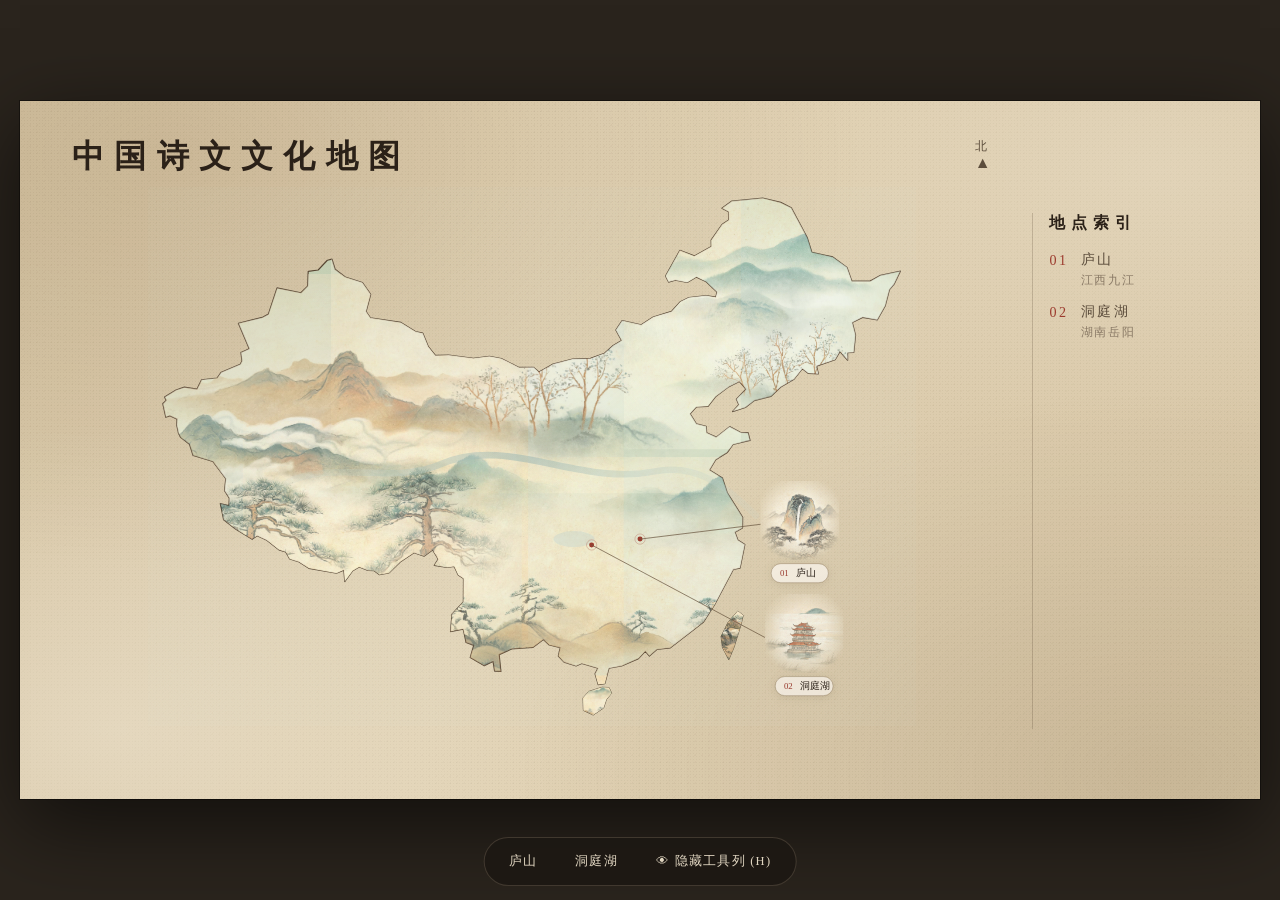
==== commit 1a1fa67b: "fix: 减轻移动端宣纸叠色，缓解插画发黄 竖版遮罩减薄并与桌面不透明度对齐，避免 multiply 把原图染成纸色。  Co-authored-by: Cursor <cursoragent@cur" ====
--- a/map.html
+++ b/map.html
@@ -3,6 +3,7 @@
 <head>
 <meta charset="UTF-8">
 <meta name="viewport" content="width=device-width, initial-scale=1.0">
+<meta name="color-scheme" content="light">
 <link rel="icon" type="image/png" href="favicon.png">
 <title>中国诗文文化地图</title>
 <link rel="stylesheet" href="css/map.css">
--- a/css/map.css
+++ b/css/map.css
@@ -26,6 +26,7 @@
   aspect-ratio: 16 / 9;
   background: var(--paper);
   overflow: hidden;
+  isolation: isolate;
   box-shadow: 0 24px 80px rgba(0,0,0,.6), 0 0 0 1px rgba(0,0,0,.4);
   background-image:
     radial-gradient(rgba(140,120,90,.09) 1px, transparent 1px),
@@ -46,6 +47,7 @@
   background-size: cover;
   background-position: center;
   opacity: 0;
+  background-color: var(--paper);
   mix-blend-mode: multiply;
   pointer-events: none;
 }
@@ -350,7 +352,7 @@
 .toolbar a:hover, .toolbar button:hover { background: rgba(190,160,110,.20); color: #fff; }
 
 @media (max-width: 900px) {
-  html, body { padding: 0; align-items: flex-start; }
+  html, body { padding: 0; align-items: flex-start; background: var(--paper); }
   body { min-height: 100dvh; }
   .stage {
     width: 100%;
@@ -358,6 +360,10 @@
     min-height: 100dvh;
     overflow: visible;
     box-shadow: none;
+  }
+  .stage::before {
+    mix-blend-mode: normal;
+    opacity: .5;
   }
   .header {
     position: relative; top: auto; left: auto;
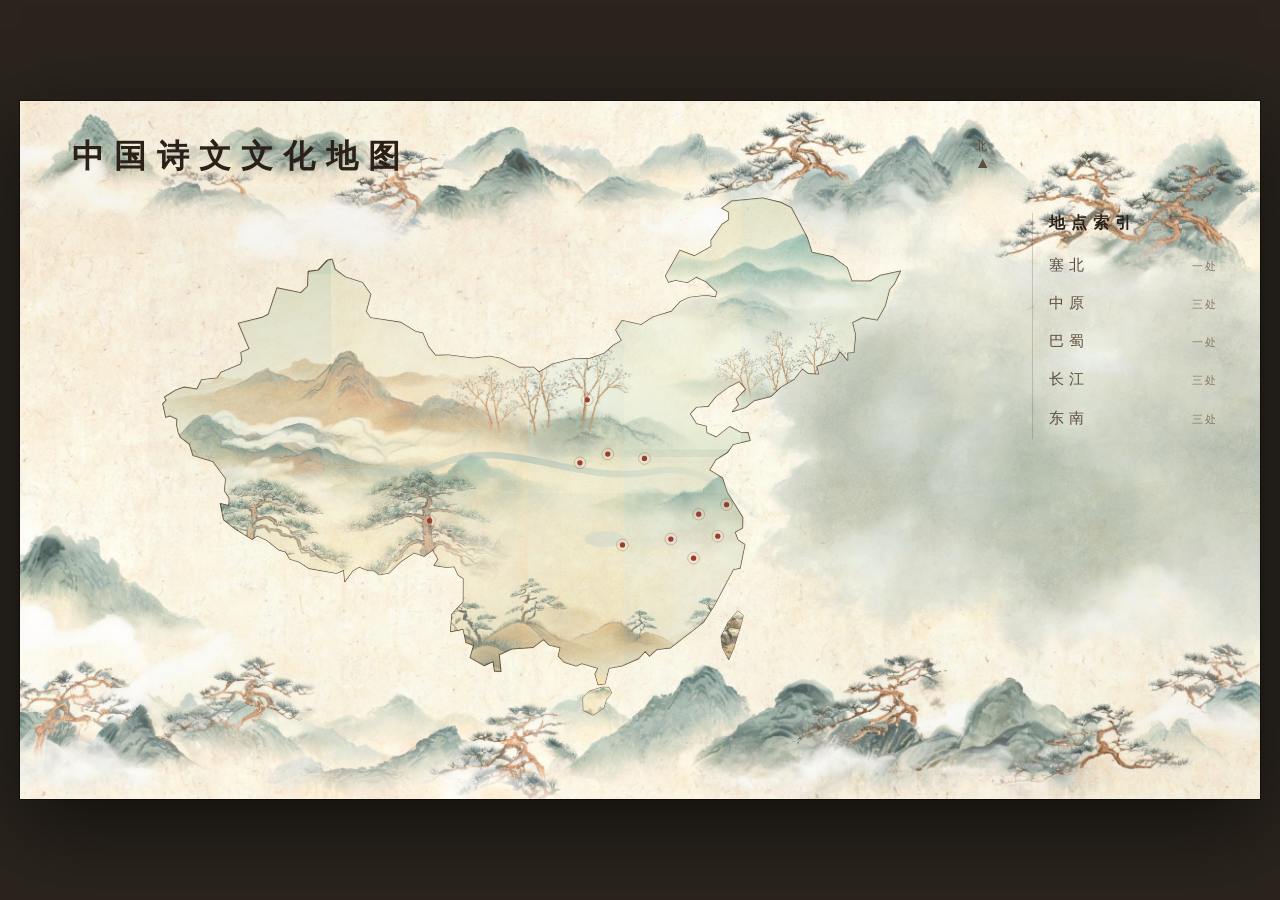
==== commit 08b3f95e: "feat: 补全二三年级诗文，地图改为点选立轴与大区展开 诗页长标题保持年级、体裁、诗题三列竖排并加大字号；地图默认只显示红点，悬停出地名、点击出风土立轴。  Co-authored-by: Curs" ====
--- a/map.html
+++ b/map.html
@@ -6,7 +6,7 @@
 <meta name="color-scheme" content="light">
 <link rel="icon" type="image/png" href="favicon.png">
 <title>中国诗文文化地图</title>
-<link rel="stylesheet" href="css/map.css">
+<link rel="stylesheet" href="css/map.css?v=zone2">
 </head>
 <body>
 <div class="stage" id="stage">
@@ -73,8 +73,8 @@
       </g>
       <path d="M210 430 C280 390, 360 430, 430 400 C520 360, 620 430, 720 410 C780 398, 820 430, 860 470"
         fill="none" stroke="url(#river)" stroke-width="9" stroke-linecap="round"/>
-      <!-- 洞庭湖面：点位 (636,510) 西侧一抹，不另叠楼阁 -->
-      <ellipse cx="612" cy="502" rx="28" ry="11" fill="#c5d6cf" opacity=".45"/>
+      <!-- 洞庭湖面：贴着点位西侧一抹，不另叠楼阁 -->
+      <ellipse cx="654" cy="502" rx="28" ry="11" fill="#c5d6cf" opacity=".45"/>
 
       <g id="placeLayer"></g>
     </svg>
@@ -87,21 +87,26 @@
   <div class="panel-scrim" id="panelScrim"></div>
   <aside class="place-panel" id="placePanel" aria-hidden="true">
     <button class="place-panel-close" id="panelClose" type="button">关闭</button>
-    <div class="place-kicker" id="panelKicker">风土人情</div>
-    <h2 id="panelTitle"></h2>
-    <p class="place-region" id="panelRegion"></p>
-    <p class="place-lead" id="panelLead"></p>
-    <div id="panelSections"></div>
-    <h3 class="place-poems-title">此地诗篇</h3>
-    <div class="place-poems" id="panelPoems"></div>
+    <figure class="place-scroll" id="panelScroll" hidden>
+      <span class="scroll-rod scroll-rod-top" aria-hidden="true"></span>
+      <div class="scroll-mount">
+        <img id="panelArt" alt="">
+      </div>
+      <span class="scroll-rod scroll-rod-bottom" aria-hidden="true"></span>
+    </figure>
+    <div class="place-copy">
+      <div class="place-kicker" id="panelKicker">风土人情</div>
+      <h2 id="panelTitle"></h2>
+      <p class="place-region" id="panelRegion"></p>
+      <p class="place-lead" id="panelLead"></p>
+      <div id="panelSections"></div>
+      <h3 class="place-poems-title">此地诗篇</h3>
+      <div class="place-poems" id="panelPoems"></div>
+    </div>
   </aside>
 </div>
 
-<div class="toolbar" id="toolbar">
-  <button id="btnHide" type="button">👁 隐藏工具列 (H)</button>
-</div>
-
-<script src="data/catalog.js"></script>
-<script src="js/map.js"></script>
+<script src="data/catalog.js?v=20260918b"></script>
+<script src="js/map.js?v=zone1"></script>
 </body>
 </html>
--- a/css/map.css
+++ b/css/map.css
@@ -24,38 +24,36 @@
   position: relative;
   width: min(1600px, 100%, (100vh - 40px) * 16 / 9);
   aspect-ratio: 16 / 9;
-  background: var(--paper);
+  background-color: var(--paper);
+  background-image: url('../assets/map.jpeg');
+  background-size: cover;
+  background-position: center;
   overflow: hidden;
   isolation: isolate;
   box-shadow: 0 24px 80px rgba(0,0,0,.6), 0 0 0 1px rgba(0,0,0,.4);
-  background-image:
-    radial-gradient(rgba(140,120,90,.09) 1px, transparent 1px),
-    radial-gradient(rgba(160,140,110,.07) 1px, transparent 1px),
-    linear-gradient(105deg, rgba(214,199,172,.5), rgba(236,226,205,.2) 40%, rgba(216,200,172,.45));
-  background-size: 3px 3px, 7px 7px, 100% 100%;
 }
 .stage::before {
   content: ''; position: absolute; inset: 0; pointer-events: none; z-index: 6;
   background:
-    radial-gradient(ellipse at 12% 8%,  rgba(150,120,80,.16), transparent 45%),
-    radial-gradient(ellipse at 92% 96%, rgba(120,100,70,.14), transparent 40%);
+    radial-gradient(ellipse at 12% 8%,  rgba(150,120,80,.08), transparent 42%),
+    radial-gradient(ellipse at 92% 96%, rgba(120,100,70,.07), transparent 38%);
   mix-blend-mode: multiply;
 }
 .art {
   position: absolute; inset: 0; z-index: 1;
-  background-image: url('assets/map.jpeg');
+  background-image: url('../assets/map.jpeg');
   background-size: cover;
   background-position: center;
   opacity: 0;
-  background-color: var(--paper);
-  mix-blend-mode: multiply;
   pointer-events: none;
-}
+  transition: opacity .7s ease;
+}
+.art.is-ready { opacity: 1; }
 .mist {
   position: absolute; inset: 0; z-index: 2; pointer-events: none;
   background:
-    radial-gradient(ellipse at 8% 90%, rgba(236,226,205,.55), transparent 34%),
-    radial-gradient(ellipse at 92% 10%, rgba(236,226,205,.4), transparent 30%);
+    radial-gradient(ellipse at 8% 90%, rgba(236,226,205,.12), transparent 32%),
+    radial-gradient(ellipse at 92% 10%, rgba(236,226,205,.1), transparent 28%);
 }
 
 .header {
@@ -116,65 +114,91 @@
 .spot:hover .tag { border-color: var(--seal); color: var(--seal); }
 
 .index {
-  position: absolute; top: 16%; right: 3.4%; bottom: 10%;
+  position: absolute; top: 16%; right: 3.4%;
   width: 15%; z-index: 8;
   border-left: 1px solid var(--line);
   padding-left: 1.3vw;
+  overflow: visible;
 }
 .index h2 {
   font-size: clamp(14px, 1.25vw, 17px);
   font-weight: 700;
   letter-spacing: .36em;
   color: var(--ink);
-  margin-bottom: 16px;
-}
+  margin-bottom: 14px;
+}
+.index-zone { margin-bottom: .2em; }
+.index-zone-toggle {
+  display: flex;
+  align-items: baseline;
+  justify-content: space-between;
+  gap: 8px;
+  width: 100%;
+  margin: 0;
+  padding: 7px 0;
+  border: 0;
+  background: none;
+  cursor: pointer;
+  font-family: inherit;
+  text-align: left;
+  color: var(--ink-light);
+}
+.index-zone-toggle .zone-name {
+  font-size: clamp(14px, 1.2vw, 16px);
+  letter-spacing: .32em;
+}
+.index-zone-toggle .zone-count {
+  font-size: 11px;
+  letter-spacing: .18em;
+  color: var(--ink-faint);
+  flex: none;
+}
+.index-zone-toggle:hover .zone-name,
+.index-zone.is-open .zone-name { color: var(--seal); }
+.index-zone.is-open .zone-count { color: var(--seal); opacity: .7; }
+.index-zone-list {
+  display: grid;
+  grid-template-rows: 0fr;
+  transition: grid-template-rows .28s ease;
+}
+.index-zone.is-open .index-zone-list { grid-template-rows: 1fr; }
+.index-zone-inner { overflow: hidden; min-height: 0; }
+.index-zone.is-open .index-zone-inner { padding: 2px 0 10px; }
 .index a {
-  display: flex; align-items: flex-start; gap: 10px;
+  display: flex;
+  align-items: baseline;
+  gap: 8px;
+  width: 100%;
+  padding: 5px 0 5px 2px;
   font-size: clamp(13px, 1.1vw, 15px);
-  color: var(--ink-light);
+  color: var(--ink);
   letter-spacing: .18em;
   text-decoration: none;
-}
-.index a em { font-style: normal; color: var(--seal); min-width: 1.5em; padding-top: 2px; }
-.index .place { display: flex; flex-direction: column; gap: 4px; }
-.index .place small {
-  font-size: .82em;
-  letter-spacing: .16em;
-  color: var(--ink-faint);
-}
-.index a:hover, .index a:hover small,
-.index a.is-active, .index a.is-active small { color: var(--seal); }
-.index a {
-  width: 100%;
   background: none;
   border: 0;
   cursor: pointer;
   font-family: inherit;
   text-align: left;
-  padding: 0;
-}
-.index a + a { margin-top: 14px; }
+}
+.index a em { font-style: normal; color: var(--seal); min-width: 1.5em; }
+.index a:hover,
+.index a.is-active { color: var(--seal); }
+.place-pin.is-dim { opacity: .28; }
+.place-pin.is-dim:hover { opacity: 1; }
 
 .place-pin { cursor: pointer; }
 .place-pin .hit { pointer-events: all; }
-.place-pin .leader {
-  stroke: #6a5640;
-  stroke-width: 1.15;
-  stroke-linecap: round;
-  fill: none;
-  opacity: .85;
+.place-pin .pin-ring { opacity: .34; }
+.place-pin .pin-label {
+  opacity: 0;
+  pointer-events: none;
+  transition: opacity .18s ease;
 }
 .place-pin .pin-tag {
   fill: #f6efe2;
   stroke: rgba(120,96,64,.42);
   stroke-width: 1.1;
   filter: drop-shadow(0 2px 6px rgba(80,62,44,.12));
-}
-.place-pin .card-art {
-  mix-blend-mode: multiply;
-  opacity: .94;
-  mask-image: radial-gradient(ellipse 72% 72% at 50% 48%, #000 38%, transparent 78%);
-  -webkit-mask-image: radial-gradient(ellipse 72% 72% at 50% 48%, #000 38%, transparent 78%);
 }
 .ink-wash image {
   mix-blend-mode: multiply;
@@ -188,31 +212,31 @@
   -webkit-mask-image: none;
   opacity: .9;
 }
-.place-pin:hover .leader,
-.place-pin.is-active .leader { stroke: var(--seal); opacity: 1; }
+.place-pin:hover,
+.place-pin.is-active { z-index: 3; }
+.place-pin:hover .pin-label,
+.place-pin.is-active .pin-label { opacity: 1; }
 .place-pin:hover .pin-tag,
 .place-pin.is-active .pin-tag { stroke: var(--seal); }
+.place-pin:hover .pin-ring,
+.place-pin.is-active .pin-ring { opacity: .78; }
 .place-pin.is-active .pin-name { fill: var(--seal); }
-.place-pin:hover .pin-ring,
-.place-pin.is-active .pin-ring { opacity: .7; }
-.place-pin:hover .card-art,
-.place-pin.is-active .card-art {
-  opacity: 1;
-}
 
 .place-panel {
   position: absolute;
-  top: 12%;
+  top: 10%;
   right: 2.2%;
-  width: min(360px, 34%);
-  max-height: 78%;
+  width: min(560px, 48%);
+  height: 80%;
   z-index: 18;
+  display: flex;
+  align-items: stretch;
   background: rgba(244, 236, 220, .97);
   border: 1px solid var(--line);
   border-radius: 3px;
-  padding: 18px 20px 20px;
+  padding: 0;
   box-shadow: 0 12px 36px rgba(80,62,44,.16), inset 0 0 40px rgba(200,180,145,.22);
-  overflow-y: auto;
+  overflow: hidden;
   transform: translateX(18px);
   opacity: 0;
   visibility: hidden;
@@ -225,14 +249,60 @@
   pointer-events: auto;
   transform: none;
 }
+.place-scroll {
+  display: flex;
+  flex-direction: column;
+  flex: 0 0 138px;
+  width: 138px;
+  margin: 0;
+  padding: 12px 11px 14px;
+  background:
+    linear-gradient(90deg, rgba(70,52,28,.14), transparent 16%, transparent 84%, rgba(70,52,28,.14)),
+    linear-gradient(#cbb892, #bfad7e);
+  border-right: 1px solid rgba(80,62,44,.18);
+}
+.place-scroll[hidden] { display: none; }
+.scroll-rod {
+  flex: none;
+  height: 7px;
+  margin: 0 -5px;
+  background: linear-gradient(#5a4632, #2c2118);
+  border-radius: 2px;
+  box-shadow: 0 1px 2px rgba(0,0,0,.28);
+}
+.scroll-rod-bottom { height: 10px; }
+.scroll-mount {
+  flex: 1;
+  min-height: 0;
+  margin: 7px 3px;
+  padding: 5px;
+  background: #efe6d2;
+  box-shadow: inset 0 0 0 1px rgba(120,96,64,.28);
+  overflow: hidden;
+}
+.scroll-mount img {
+  display: block;
+  width: 100%;
+  height: 100%;
+  object-fit: cover;
+  object-position: center;
+  mix-blend-mode: multiply;
+}
+.place-copy {
+  flex: 1;
+  min-width: 0;
+  overflow-y: auto;
+  padding: 18px 20px 20px;
+}
 .place-panel-close {
   position: absolute;
   top: 12px; right: 12px;
+  z-index: 2;
   font-family: inherit;
   font-size: 13px;
   letter-spacing: .16em;
   color: var(--ink-faint);
-  background: transparent;
+  background: rgba(244, 236, 220, .92);
   border: 1px solid var(--line);
   border-radius: 2px;
   padding: 4px 10px;
@@ -327,29 +397,6 @@
 .panel-scrim {
   display: none;
 }
-
-.toolbar {
-  position: fixed; bottom: 14px; left: 50%; transform: translateX(-50%);
-  z-index: 100;
-  display: flex; gap: 8px;
-  background: rgba(28,24,19,.86);
-  border: 1px solid rgba(190,170,140,.22);
-  border-radius: 999px;
-  padding: 7px 9px;
-}
-.toolbar.hide { opacity: 0; pointer-events: none; }
-.toolbar a, .toolbar button {
-  font-family: inherit;
-  font-size: 12.5px; letter-spacing: .1em;
-  color: #e0d5c0;
-  background: transparent;
-  border: none; border-radius: 999px;
-  padding: 8px 15px;
-  cursor: pointer;
-  text-decoration: none;
-  white-space: nowrap;
-}
-.toolbar a:hover, .toolbar button:hover { background: rgba(190,160,110,.20); color: #fff; }
 
 @media (max-width: 900px) {
   html, body { padding: 0; align-items: flex-start; background: var(--paper); }
@@ -385,47 +432,16 @@
   .index {
     position: relative; top: auto; right: auto; bottom: auto;
     width: auto;
-    margin: 10px 16px calc(88px + env(safe-area-inset-bottom, 0px));
+    margin: 10px 16px calc(24px + env(safe-area-inset-bottom, 0px));
     padding: 14px 16px 12px;
     border-left: 0;
     border: 1px solid var(--line);
     background: rgba(244,239,228,.55);
   }
   .index h2 { font-size: 15px; letter-spacing: .28em; margin-bottom: 10px; }
-  .index a { font-size: 16px; padding: 6px 0; min-height: 44px; align-items: center; }
-
-  .toolbar {
-    left: auto;
-    right: 14px;
-    bottom: calc(14px + env(safe-area-inset-bottom, 0px));
-    transform: none;
-    padding: 0;
-    width: 46px; height: 46px;
-    border-radius: 50%;
-    overflow: hidden;
-    justify-content: center;
-    align-items: center;
-    gap: 0;
-  }
-  .toolbar.open {
-    width: auto; height: auto;
-    border-radius: 999px;
-    padding: 7px 10px;
-    gap: 4px;
-    max-width: calc(100vw - 24px);
-    flex-wrap: wrap;
-    justify-content: flex-end;
-  }
-  .toolbar a, .toolbar button { font-size: 12px; padding: 8px 12px; }
-  .toolbar:not(.open) button,
-  .toolbar:not(.open) a { display: none; }
-  .toolbar:not(.open) button#btnHide {
-    display: block; padding: 0; width: 46px; height: 46px;
-    border-radius: 50%; font-size: 0; line-height: 1;
-  }
-  .toolbar:not(.open) button#btnHide::after { content: '⚙'; font-size: 19px; }
-  .toolbar.open button#btnHide { font-size: 12px; }
-  .toolbar.open #btnHide { order: 99; }
+  .index-zone-toggle { padding: 10px 0; min-height: 44px; }
+  .index-zone-toggle .zone-name { font-size: 16px; }
+  .index a { font-size: 16px; padding: 8px 0 8px 2px; min-height: 44px; align-items: center; }
 }
 
 @media (max-width: 900px) {
@@ -435,12 +451,21 @@
     left: 0; right: 0; top: auto;
     bottom: 0;
     width: 100%;
+    height: auto;
     max-height: min(78dvh, 640px);
     border-radius: 14px 14px 0 0;
     transform: translateY(24px);
+    padding: 0;
+  }
+  .place-panel.open { transform: none; }
+  .place-scroll {
+    flex-basis: 108px;
+    width: 108px;
+    padding: 14px 8px calc(18px + env(safe-area-inset-bottom, 0px));
+  }
+  .place-copy {
     padding: 18px 18px calc(22px + env(safe-area-inset-bottom, 0px));
   }
-  .place-panel.open { transform: none; }
   .panel-scrim {
     display: block;
     position: fixed;
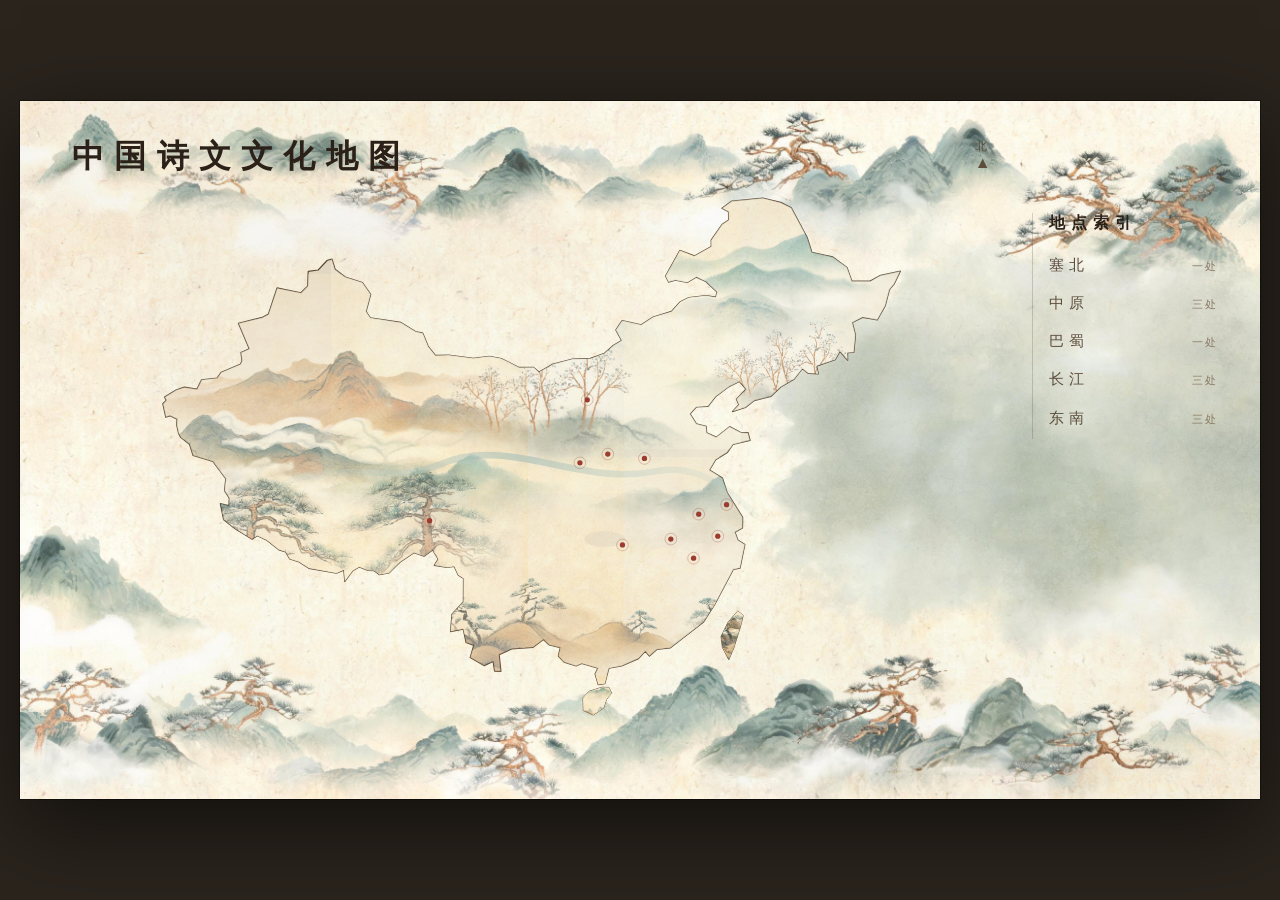
==== commit b516f6e3: "fix: 地图入场先铺宣纸轮廓，水墨图就绪后再晕入 避免 SVG 绿陆块在底图加载前闪出，预加载边框与三张陆块图。  Co-authored-by: Cursor <cursoragent@curso" ====
--- a/map.html
+++ b/map.html
@@ -6,7 +6,11 @@
 <meta name="color-scheme" content="light">
 <link rel="icon" type="image/png" href="favicon.png">
 <title>中国诗文文化地图</title>
-<link rel="stylesheet" href="css/map.css?v=zone2">
+<link rel="preload" as="image" href="assets/map.jpeg" fetchpriority="high">
+<link rel="preload" as="image" href="assets/map-land-west.jpeg">
+<link rel="preload" as="image" href="assets/map-land-north.jpeg">
+<link rel="preload" as="image" href="assets/map-land-south.jpeg">
+<link rel="stylesheet" href="css/map.css?v=zone3">
 </head>
 <body>
 <div class="stage" id="stage">
@@ -22,9 +26,9 @@
     <svg viewBox="0 0 1100 780" xmlns="http://www.w3.org/2000/svg" xmlns:xlink="http://www.w3.org/1999/xlink" role="img" aria-label="中国诗文地理示意">
       <defs>
         <linearGradient id="landFill" x1="0" y1="0" x2="1" y2="1">
-          <stop offset="0%" stop-color="#d8e4ce"/>
-          <stop offset="42%" stop-color="#c5d4b8"/>
-          <stop offset="100%" stop-color="#b3c6a8"/>
+          <stop offset="0%" stop-color="#ece2cd"/>
+          <stop offset="42%" stop-color="#e6dcc8"/>
+          <stop offset="100%" stop-color="#e0d4bc"/>
         </linearGradient>
         <linearGradient id="river" x1="0" y1="0" x2="1" y2="0">
           <stop offset="0%" stop-color="#c5d6cf" stop-opacity=".15"/>
@@ -74,7 +78,7 @@
       <path d="M210 430 C280 390, 360 430, 430 400 C520 360, 620 430, 720 410 C780 398, 820 430, 860 470"
         fill="none" stroke="url(#river)" stroke-width="9" stroke-linecap="round"/>
       <!-- 洞庭湖面：贴着点位西侧一抹，不另叠楼阁 -->
-      <ellipse cx="654" cy="502" rx="28" ry="11" fill="#c5d6cf" opacity=".45"/>
+      <ellipse cx="654" cy="502" rx="28" ry="11" fill="#d8cfc0" opacity=".35"/>
 
       <g id="placeLayer"></g>
     </svg>
@@ -107,6 +111,6 @@
 </div>
 
 <script src="data/catalog.js?v=20260918b"></script>
-<script src="js/map.js?v=zone1"></script>
+<script src="js/map.js?v=zone2"></script>
 </body>
 </html>
--- a/css/map.css
+++ b/css/map.css
@@ -200,6 +200,11 @@
   stroke-width: 1.1;
   filter: drop-shadow(0 2px 6px rgba(80,62,44,.12));
 }
+.ink-wash {
+  opacity: 0;
+  transition: opacity 1.05s ease;
+}
+.stage.is-painted .ink-wash { opacity: 1; }
 .ink-wash image {
   mix-blend-mode: multiply;
   opacity: .78;
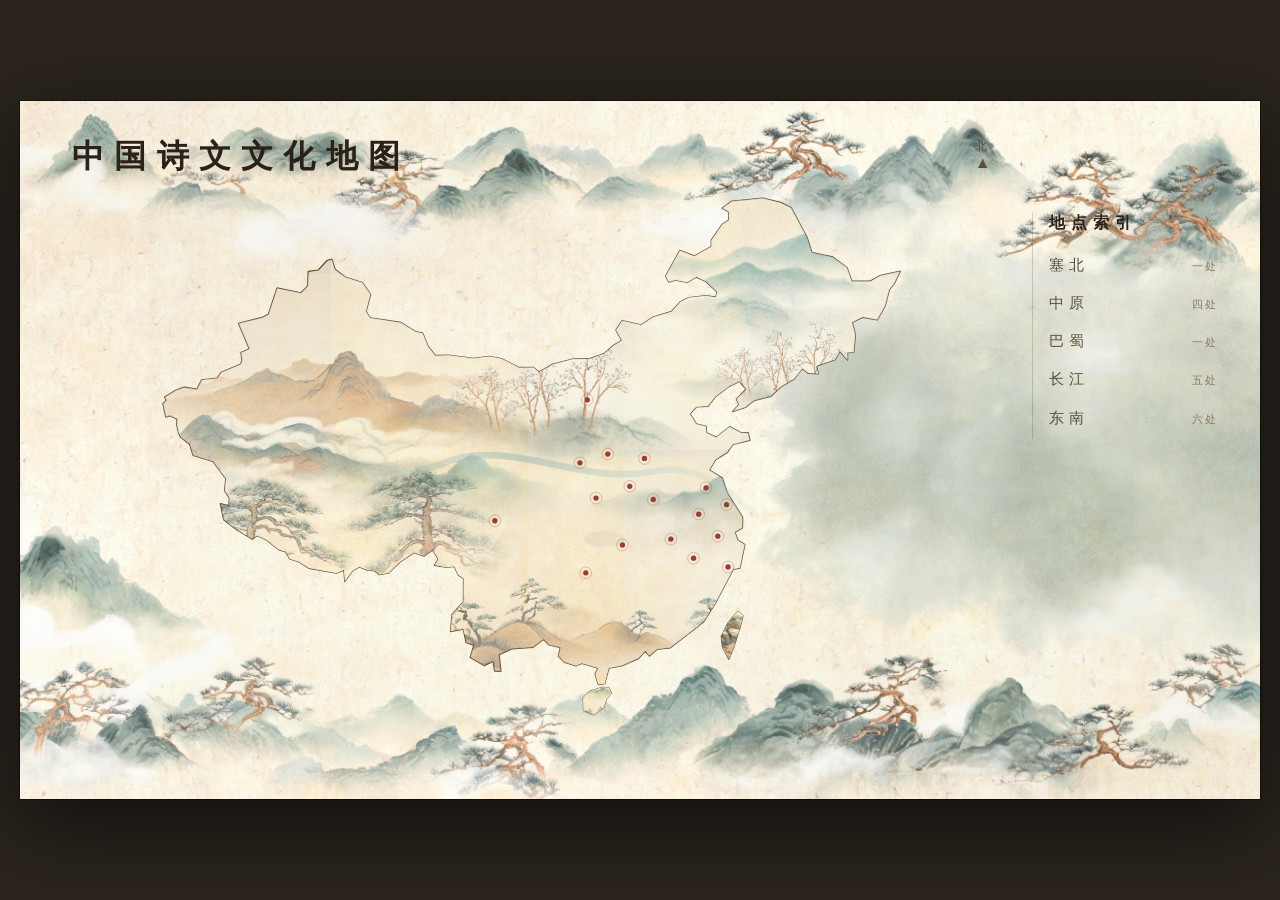
==== commit f74e2300: "feat: 补全一二年级统编古诗，并调整草堂与天门山地图标注 一年级全部与二年级缺口写入目录并出图；草堂按示意比例东移，天门山标签加宽并改到点上方，避免裁字和压点。  Co-authored-by: " ====
--- a/map.html
+++ b/map.html
@@ -110,7 +110,7 @@
   </aside>
 </div>
 
-<script src="data/catalog.js?v=20260918b"></script>
-<script src="js/map.js?v=zone2"></script>
+<script src="data/catalog.js?v=20260919c"></script>
+<script src="js/map.js?v=zone5"></script>
 </body>
 </html>
